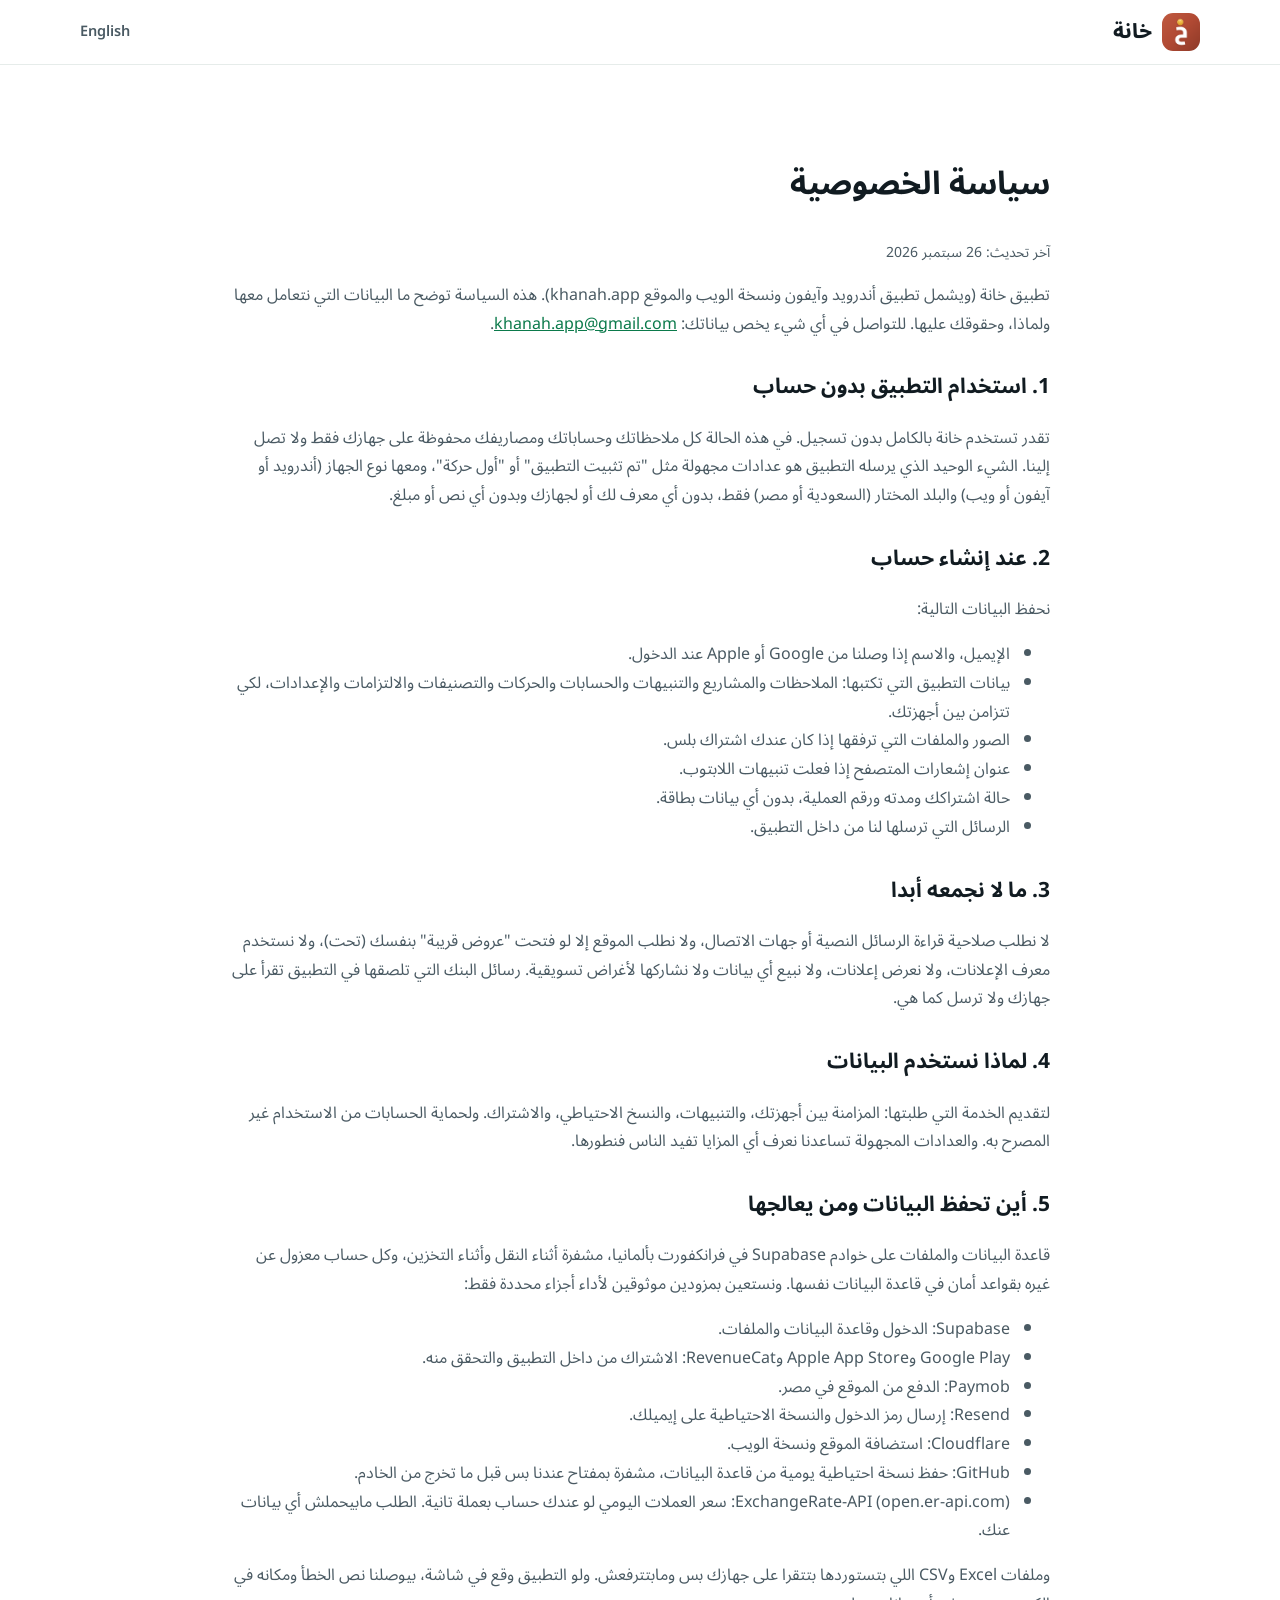
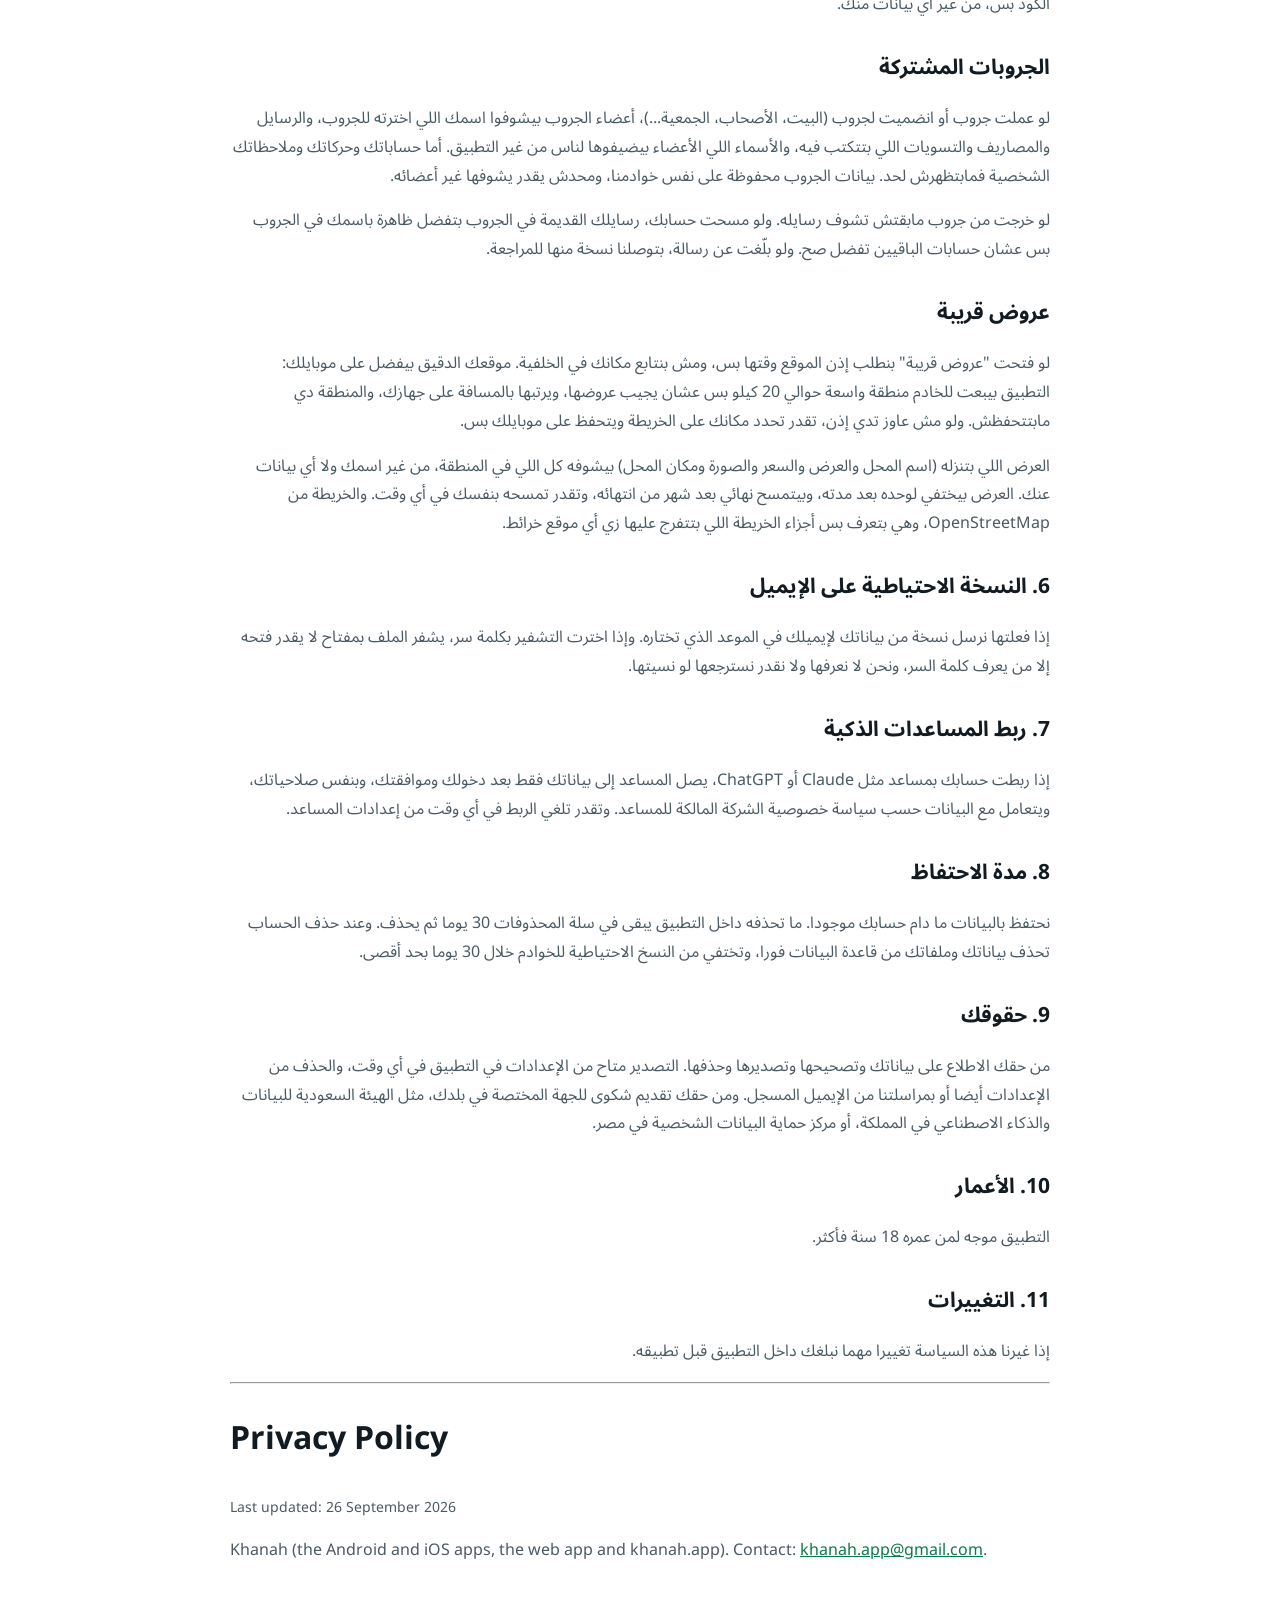
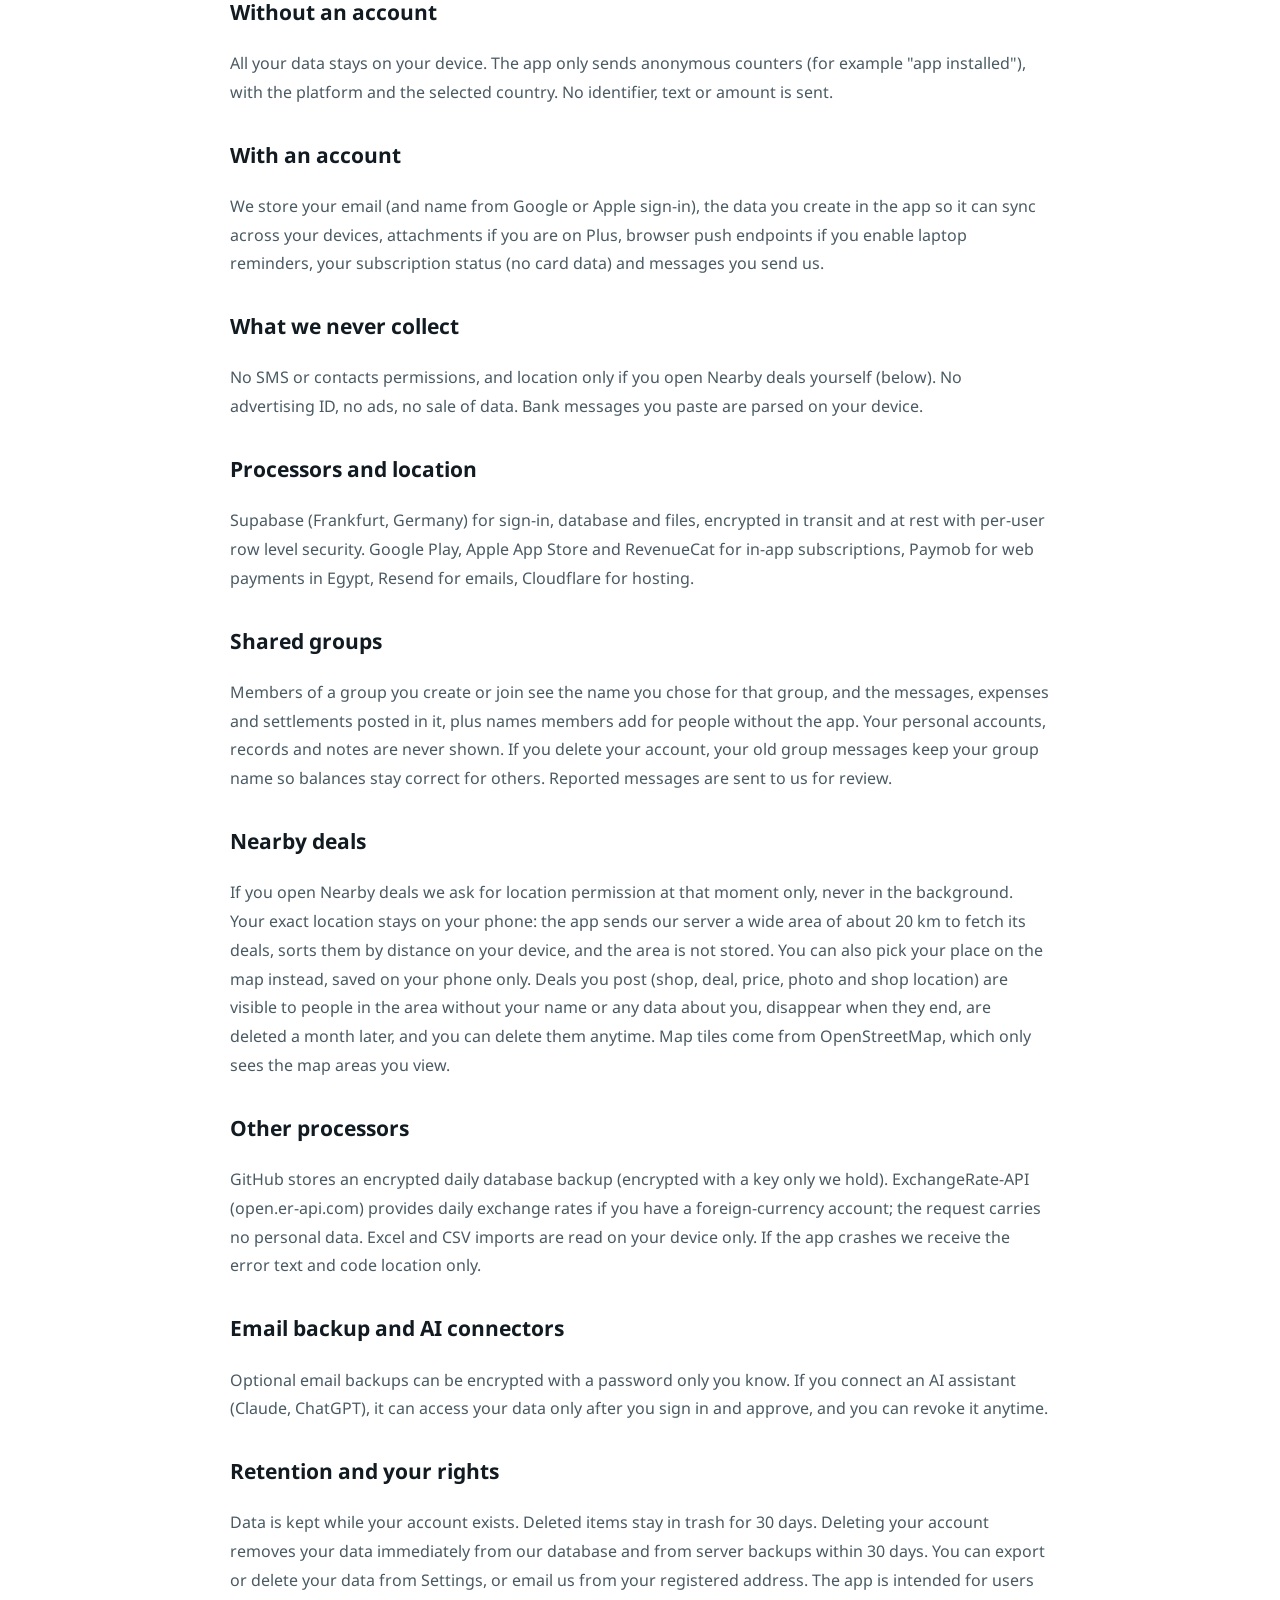
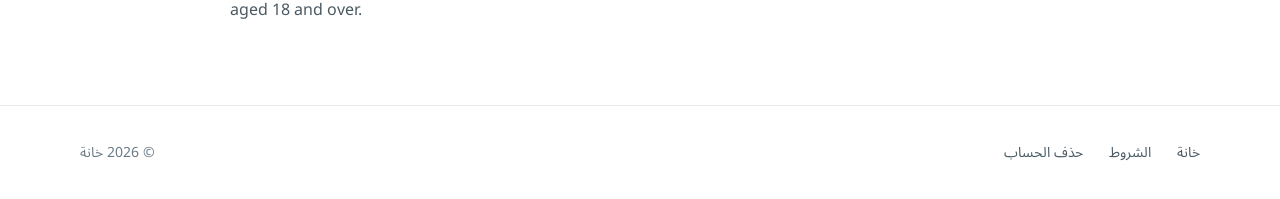
==== privacy.html @ e32979d1 "موقع خانة" ====
<!doctype html>
<html lang="ar" dir="rtl">
<head>
<meta charset="utf-8">
<meta name="viewport" content="width=device-width, initial-scale=1">
<title>سياسة الخصوصية | خانة</title>
<meta name="description" content="سياسة الخصوصية لتطبيق خانة: ما البيانات التي نحفظها ولماذا وأين، وحقوقك في الوصول والتصدير والحذف.">
<link rel="canonical" href="https://accjobs87-boop.github.io/khanah-site/privacy.html">
<link rel="icon" href="assets/icon-192.png">
<link rel="preconnect" href="https://fonts.googleapis.com">
<link rel="preconnect" href="https://fonts.gstatic.com" crossorigin>
<link href="https://fonts.googleapis.com/css2?family=Noto+Sans+Arabic:wght@400;600;700;800&display=swap" rel="stylesheet">
<link rel="stylesheet" href="assets/site.css">
</head>
<body>
<header class="top"><div class="wrap"><a class="logo" href="./"><img src="assets/icon-192.png" alt="">خانة</a><nav class="nav"><a href="#en">English</a></nav></div></header>
<main><section><div class="wrap legal">
<h1>سياسة الخصوصية</h1>
<p class="updated">آخر تحديث: 26 سبتمبر 2026</p>
<p>تطبيق خانة (ويشمل تطبيق أندرويد وآيفون ونسخة الويب والموقع khanah.app). هذه السياسة توضح ما البيانات التي نتعامل معها ولماذا، وحقوقك عليها. للتواصل في أي شيء يخص بياناتك: <a href="mailto:khanah.app@gmail.com">khanah.app@gmail.com</a>.</p>

<h2>1. استخدام التطبيق بدون حساب</h2>
<p>تقدر تستخدم خانة بالكامل بدون تسجيل. في هذه الحالة كل ملاحظاتك وحساباتك ومصاريفك محفوظة على جهازك فقط ولا تصل إلينا. الشيء الوحيد الذي يرسله التطبيق هو عدادات مجهولة مثل "تم تثبيت التطبيق" أو "أول حركة"، ومعها نوع الجهاز (أندرويد أو آيفون أو ويب) والبلد المختار (السعودية أو مصر) فقط، بدون أي معرف لك أو لجهازك وبدون أي نص أو مبلغ.</p>

<h2>2. عند إنشاء حساب</h2>
<p>نحفظ البيانات التالية:</p>
<ul>
<li>الإيميل، والاسم إذا وصلنا من Google أو Apple عند الدخول.</li>
<li>بيانات التطبيق التي تكتبها: الملاحظات والمشاريع والتنبيهات والحسابات والحركات والتصنيفات والالتزامات والإعدادات، لكي تتزامن بين أجهزتك.</li>
<li>الصور والملفات التي ترفقها إذا كان عندك اشتراك بلس.</li>
<li>عنوان إشعارات المتصفح إذا فعلت تنبيهات اللابتوب.</li>
<li>حالة اشتراكك ومدته ورقم العملية، بدون أي بيانات بطاقة.</li>
<li>الرسائل التي ترسلها لنا من داخل التطبيق.</li>
</ul>

<h2>3. ما لا نجمعه أبدا</h2>
<p>لا نطلب صلاحية قراءة الرسائل النصية أو جهات الاتصال، ولا نطلب الموقع إلا لو فتحت "عروض قريبة" بنفسك (تحت)، ولا نستخدم معرف الإعلانات، ولا نعرض إعلانات، ولا نبيع أي بيانات ولا نشاركها لأغراض تسويقية. رسائل البنك التي تلصقها في التطبيق تقرأ على جهازك ولا ترسل كما هي.</p>

<h2>4. لماذا نستخدم البيانات</h2>
<p>لتقديم الخدمة التي طلبتها: المزامنة بين أجهزتك، والتنبيهات، والنسخ الاحتياطي، والاشتراك. ولحماية الحسابات من الاستخدام غير المصرح به. والعدادات المجهولة تساعدنا نعرف أي المزايا تفيد الناس فنطورها.</p>

<h2>5. أين تحفظ البيانات ومن يعالجها</h2>
<p>قاعدة البيانات والملفات على خوادم Supabase في فرانكفورت بألمانيا، مشفرة أثناء النقل وأثناء التخزين، وكل حساب معزول عن غيره بقواعد أمان في قاعدة البيانات نفسها. ونستعين بمزودين موثوقين لأداء أجزاء محددة فقط:</p>
<ul>
<li>Supabase: الدخول وقاعدة البيانات والملفات.</li>
<li>Google Play وApple App Store وRevenueCat: الاشتراك من داخل التطبيق والتحقق منه.</li>
<li>Paymob: الدفع من الموقع في مصر.</li>
<li>Resend: إرسال رمز الدخول والنسخة الاحتياطية على إيميلك.</li>
<li>Cloudflare: استضافة الموقع ونسخة الويب.</li>
<li>GitHub: حفظ نسخة احتياطية يومية من قاعدة البيانات، مشفرة بمفتاح عندنا بس قبل ما تخرج من الخادم.</li>
<li>ExchangeRate-API (open.er-api.com): سعر العملات اليومي لو عندك حساب بعملة تانية. الطلب مابيحملش أي بيانات عنك.</li>
</ul>
<p>وملفات Excel وCSV اللي بتستوردها بتتقرا على جهازك بس ومابتترفعش. ولو التطبيق وقع في شاشة، بيوصلنا نص الخطأ ومكانه في الكود بس، من غير أي بيانات منك.</p>

<h2>الجروبات المشتركة</h2>
<p>لو عملت جروب أو انضميت لجروب (البيت، الأصحاب، الجمعية...)، أعضاء الجروب بيشوفوا اسمك اللي اخترته للجروب، والرسايل والمصاريف والتسويات اللي بتتكتب فيه، والأسماء اللي الأعضاء بيضيفوها لناس من غير التطبيق. أما حساباتك وحركاتك وملاحظاتك الشخصية فمابتظهرش لحد. بيانات الجروب محفوظة على نفس خوادمنا، ومحدش يقدر يشوفها غير أعضائه.</p>
<p>لو خرجت من جروب مابقتش تشوف رسايله. ولو مسحت حسابك، رسايلك القديمة في الجروب بتفضل ظاهرة باسمك في الجروب بس عشان حسابات الباقيين تفضل صح. ولو بلّغت عن رسالة، بتوصلنا نسخة منها للمراجعة.</p>

<h2>عروض قريبة</h2>
<p>لو فتحت "عروض قريبة" بنطلب إذن الموقع وقتها بس، ومش بنتابع مكانك في الخلفية. موقعك الدقيق بيفضل على موبايلك: التطبيق بيبعت للخادم منطقة واسعة حوالي 20 كيلو بس عشان يجيب عروضها، ويرتبها بالمسافة على جهازك، والمنطقة دي مابتتحفظش. ولو مش عاوز تدي إذن، تقدر تحدد مكانك على الخريطة ويتحفظ على موبايلك بس.</p>
<p>العرض اللي بتنزله (اسم المحل والعرض والسعر والصورة ومكان المحل) بيشوفه كل اللي في المنطقة، من غير اسمك ولا أي بيانات عنك. العرض بيختفي لوحده بعد مدته، وبيتمسح نهائي بعد شهر من انتهائه، وتقدر تمسحه بنفسك في أي وقت. والخريطة من OpenStreetMap، وهي بتعرف بس أجزاء الخريطة اللي بتتفرج عليها زي أي موقع خرائط.</p>

<h2>6. النسخة الاحتياطية على الإيميل</h2>
<p>إذا فعلتها نرسل نسخة من بياناتك لإيميلك في الموعد الذي تختاره. وإذا اخترت التشفير بكلمة سر، يشفر الملف بمفتاح لا يقدر فتحه إلا من يعرف كلمة السر، ونحن لا نعرفها ولا نقدر نسترجعها لو نسيتها.</p>

<h2>7. ربط المساعدات الذكية</h2>
<p>إذا ربطت حسابك بمساعد مثل Claude أو ChatGPT، يصل المساعد إلى بياناتك فقط بعد دخولك وموافقتك، وبنفس صلاحياتك، ويتعامل مع البيانات حسب سياسة خصوصية الشركة المالكة للمساعد. وتقدر تلغي الربط في أي وقت من إعدادات المساعد.</p>

<h2>8. مدة الاحتفاظ</h2>
<p>نحتفظ بالبيانات ما دام حسابك موجودا. ما تحذفه داخل التطبيق يبقى في سلة المحذوفات 30 يوما ثم يحذف. وعند حذف الحساب تحذف بياناتك وملفاتك من قاعدة البيانات فورا، وتختفي من النسخ الاحتياطية للخوادم خلال 30 يوما بحد أقصى.</p>

<h2>9. حقوقك</h2>
<p>من حقك الاطلاع على بياناتك وتصحيحها وتصديرها وحذفها. التصدير متاح من الإعدادات في التطبيق في أي وقت، والحذف من الإعدادات أيضا أو بمراسلتنا من الإيميل المسجل. ومن حقك تقديم شكوى للجهة المختصة في بلدك، مثل الهيئة السعودية للبيانات والذكاء الاصطناعي في المملكة، أو مركز حماية البيانات الشخصية في مصر.</p>

<h2>10. الأعمار</h2>
<p>التطبيق موجه لمن عمره 18 سنة فأكثر.</p>

<h2>11. التغييرات</h2>
<p>إذا غيرنا هذه السياسة تغييرا مهما نبلغك داخل التطبيق قبل تطبيقه.</p>

<hr id="en">
<div dir="ltr" lang="en" style="text-align:left">
<h1>Privacy Policy</h1>
<p class="updated">Last updated: 26 September 2026</p>
<p>Khanah (the Android and iOS apps, the web app and khanah.app). Contact: <a href="mailto:khanah.app@gmail.com">khanah.app@gmail.com</a>.</p>
<h2>Without an account</h2>
<p>All your data stays on your device. The app only sends anonymous counters (for example "app installed"), with the platform and the selected country. No identifier, text or amount is sent.</p>
<h2>With an account</h2>
<p>We store your email (and name from Google or Apple sign-in), the data you create in the app so it can sync across your devices, attachments if you are on Plus, browser push endpoints if you enable laptop reminders, your subscription status (no card data) and messages you send us.</p>
<h2>What we never collect</h2>
<p>No SMS or contacts permissions, and location only if you open Nearby deals yourself (below). No advertising ID, no ads, no sale of data. Bank messages you paste are parsed on your device.</p>
<h2>Processors and location</h2>
<p>Supabase (Frankfurt, Germany) for sign-in, database and files, encrypted in transit and at rest with per-user row level security. Google Play, Apple App Store and RevenueCat for in-app subscriptions, Paymob for web payments in Egypt, Resend for emails, Cloudflare for hosting.</p>
<h2>Shared groups</h2>
<p>Members of a group you create or join see the name you chose for that group, and the messages, expenses and settlements posted in it, plus names members add for people without the app. Your personal accounts, records and notes are never shown. If you delete your account, your old group messages keep your group name so balances stay correct for others. Reported messages are sent to us for review.</p>
<h2>Nearby deals</h2>
<p>If you open Nearby deals we ask for location permission at that moment only, never in the background. Your exact location stays on your phone: the app sends our server a wide area of about 20 km to fetch its deals, sorts them by distance on your device, and the area is not stored. You can also pick your place on the map instead, saved on your phone only. Deals you post (shop, deal, price, photo and shop location) are visible to people in the area without your name or any data about you, disappear when they end, are deleted a month later, and you can delete them anytime. Map tiles come from OpenStreetMap, which only sees the map areas you view.</p>
<h2>Other processors</h2>
<p>GitHub stores an encrypted daily database backup (encrypted with a key only we hold). ExchangeRate-API (open.er-api.com) provides daily exchange rates if you have a foreign-currency account; the request carries no personal data. Excel and CSV imports are read on your device only. If the app crashes we receive the error text and code location only.</p>
<h2>Email backup and AI connectors</h2>
<p>Optional email backups can be encrypted with a password only you know. If you connect an AI assistant (Claude, ChatGPT), it can access your data only after you sign in and approve, and you can revoke it anytime.</p>
<h2>Retention and your rights</h2>
<p>Data is kept while your account exists. Deleted items stay in trash for 30 days. Deleting your account removes your data immediately from our database and from server backups within 30 days. You can export or delete your data from Settings, or email us from your registered address. The app is intended for users aged 18 and over.</p>
</div>
</div></section></main>
<footer><div class="wrap"><a href="./">خانة</a><a href="terms.html">الشروط</a><a href="delete-account.html">حذف الحساب</a><span class="copy">© 2026 خانة</span></div></footer>
</body>
</html>
---- assets/site.css ----
:root {
  --g: #1DAA61; --g2: #0B7A4B; --g3: #D8FDD2; --wa: #25D366;
  --bg: #FFFFFF; --bg2: #F5F7F6; --card: #FFFFFF; --line: #E6ECEA;
  --tx: #111B21; --tx2: #4A5A63; --tx3: #6B7C85; --gold: #F5A623; --red: #D92D4B;
  --r: 18px; --shadow: 0 10px 30px rgba(11, 60, 40, .10);
  color-scheme: light;
}
@media (prefers-color-scheme: dark) {
  :root { --bg: #0B141A; --bg2: #111B21; --card: #17232A; --line: #22323A; --tx: #E9EDEF; --tx2: #B8C4CA; --tx3: #8696A0; --g3: #103529; --shadow: 0 10px 30px rgba(0, 0, 0, .35); color-scheme: dark; }
}
* { box-sizing: border-box; }
html { scroll-behavior: smooth; }
body { margin: 0; font-family: "Noto Sans Arabic", "Segoe UI", Tahoma, system-ui, sans-serif; background: var(--bg); color: var(--tx); line-height: 1.8; font-size: 16px; -webkit-font-smoothing: antialiased; }
html[lang="en"] body { font-family: "Segoe UI", Roboto, system-ui, "Noto Sans Arabic", sans-serif; }
a { color: var(--g2); }
@media (prefers-color-scheme: dark) { a { color: var(--wa); } }
img { max-width: 100%; display: block; }
.wrap { width: min(1120px, 100% - 32px); margin-inline: auto; }
.num { direction: ltr; unicode-bidi: isolate; font-variant-numeric: tabular-nums; }

/* الرأس */
.top { position: sticky; top: 0; z-index: 20; background: color-mix(in srgb, var(--bg) 88%, transparent); backdrop-filter: blur(10px); border-bottom: 1px solid var(--line); }
.top .wrap { display: flex; align-items: center; gap: 14px; height: 64px; }
.logo { display: flex; align-items: center; gap: 10px; text-decoration: none; color: var(--tx); font-weight: 800; font-size: 20px; }
.logo img { width: 38px; height: 38px; border-radius: 11px; }
.nav { display: flex; gap: 18px; margin-inline-start: auto; align-items: center; }
.nav a { color: var(--tx2); text-decoration: none; font-weight: 600; font-size: 14.5px; }
.nav a:hover { color: var(--g); }
.pill-sw { display: inline-flex; border: 1px solid var(--line); border-radius: 20px; overflow: hidden; }
.pill-sw button { border: 0; background: none; padding: 4px 12px; font: inherit; font-size: 13px; color: var(--tx2); cursor: pointer; }
.pill-sw button.on { background: var(--g3); color: var(--g2); font-weight: 700; }
@media (prefers-color-scheme: dark) { .pill-sw button.on { color: var(--wa); } }
@media (max-width: 760px) { .nav .hide-m { display: none; } }

.btn { display: inline-flex; align-items: center; justify-content: center; gap: 8px; height: 48px; padding: 0 22px; border-radius: 24px; font-weight: 800; font-size: 15.5px; text-decoration: none; border: 0; cursor: pointer; font-family: inherit; }
.btn.pri { background: var(--g); color: #fff; box-shadow: 0 8px 20px rgba(29, 170, 97, .3); }
.btn.pri:hover { background: var(--g2); }
.btn.sec { background: var(--card); color: var(--tx); border: 1.5px solid var(--line); }
.btn.sm { height: 38px; padding: 0 16px; font-size: 14px; }

/* البطل */
.hero { padding: 56px 0 30px; background: radial-gradient(1200px 400px at 80% -10%, color-mix(in srgb, var(--g) 18%, transparent), transparent), var(--bg); }
.hero .wrap { display: grid; grid-template-columns: 1.1fr .9fr; gap: 40px; align-items: center; }
.kicker { display: inline-flex; gap: 8px; align-items: center; background: var(--g3); color: var(--g2); padding: 4px 14px; border-radius: 20px; font-weight: 700; font-size: 14px; }
@media (prefers-color-scheme: dark) { .kicker { color: var(--wa); } }
.hero h1 { font-size: clamp(32px, 5vw, 54px); line-height: 1.25; margin: 16px 0 12px; letter-spacing: -.5px; }
.hero h1 em { font-style: normal; color: var(--g); }
.hero p.lead { font-size: 19px; color: var(--tx2); margin: 0 0 24px; max-width: 560px; }
.cta { display: flex; gap: 12px; flex-wrap: wrap; }
.trust { display: flex; gap: 18px; flex-wrap: wrap; margin-top: 22px; color: var(--tx3); font-size: 14px; }
.trust span { display: inline-flex; gap: 6px; align-items: center; }
.phone { justify-self: center; width: min(340px, 90%); border-radius: 38px; padding: 10px; background: #0d1418; box-shadow: 0 30px 60px rgba(0, 0, 0, .25); }
.phone img { border-radius: 30px; }
@media (max-width: 880px) { .hero .wrap { grid-template-columns: 1fr; } .phone { order: -1; width: min(280px, 80%); } }

/* الأقسام */
section { padding: 64px 0; }
section.alt { background: var(--bg2); }
.h2 { font-size: clamp(26px, 3.6vw, 38px); line-height: 1.35; margin: 0 0 10px; }
.sub { color: var(--tx2); font-size: 17px; margin: 0 0 30px; max-width: 700px; }
.grid3 { display: grid; grid-template-columns: repeat(3, 1fr); gap: 16px; }
.grid2 { display: grid; grid-template-columns: repeat(2, 1fr); gap: 16px; }
@media (max-width: 880px) { .grid3, .grid2 { grid-template-columns: 1fr; } }
.card { background: var(--card); border: 1px solid var(--line); border-radius: var(--r); padding: 22px; }
.card h3 { margin: 10px 0 6px; font-size: 19px; }
.card p { margin: 0; color: var(--tx2); font-size: 15.5px; }
.ico { width: 48px; height: 48px; border-radius: 14px; background: var(--g3); display: grid; place-items: center; font-size: 24px; }
.feature { display: grid; grid-template-columns: 1fr 1fr; gap: 40px; align-items: center; }
.feature + .feature { margin-top: 60px; }
.feature.rev .shot { order: -1; }
.feature .shot { background: var(--bg2); border-radius: 28px; padding: 22px; display: grid; place-items: center; }
.feature .shot img { width: min(300px, 100%); border-radius: 26px; box-shadow: var(--shadow); }
@media (max-width: 880px) { .feature { grid-template-columns: 1fr; } .feature.rev .shot { order: 0; } }
.bubble { display: inline-block; background: #D9FDD3; color: #111B21; border-radius: 10px; padding: 6px 12px; margin: 4px 0; box-shadow: 0 1px .5px rgba(11, 20, 26, .13); font-size: 15px; }
@media (prefers-color-scheme: dark) { .bubble { background: #005C4B; color: #E9EDEF; } }
ul.ticks { list-style: none; padding: 0; margin: 14px 0 0; }
ul.ticks li { padding-inline-start: 26px; position: relative; margin: 6px 0; color: var(--tx2); }
ul.ticks li::before { content: ""; position: absolute; inset-inline-start: 0; top: 11px; width: 12px; height: 7px; border-inline-start: 2.5px solid var(--g); border-bottom: 2.5px solid var(--g); transform: rotate(-45deg); }

/* الأسعار */
.plans { display: grid; grid-template-columns: 1fr 1fr; gap: 18px; max-width: 880px; }
@media (max-width: 760px) { .plans { grid-template-columns: 1fr; } }
.plan { background: var(--card); border: 1.5px solid var(--line); border-radius: 22px; padding: 26px; position: relative; }
.plan.best { border-color: var(--g); box-shadow: var(--shadow); }
.plan .tag { position: absolute; top: -13px; inset-inline-start: 22px; background: var(--gold); color: #3E2A00; font-weight: 800; font-size: 13px; padding: 2px 12px; border-radius: 12px; }
.plan h3 { margin: 0; font-size: 22px; }
.price { font-size: 38px; font-weight: 800; margin: 8px 0 0; }
.price small { font-size: 16px; color: var(--tx3); font-weight: 600; }
.price-note { color: var(--g2); font-weight: 700; margin: 0 0 8px; }
@media (prefers-color-scheme: dark) { .price-note { color: var(--wa); } }
.pay { margin-top: 18px; color: var(--tx3); font-size: 14px; }

/* الأدوات */
.tool { background: var(--card); border: 1px solid var(--line); border-radius: 22px; padding: 22px; box-shadow: var(--shadow); max-width: 720px; }
.row { display: grid; grid-template-columns: 1fr 1fr; gap: 12px; }
@media (max-width: 560px) { .row { grid-template-columns: 1fr; } }
label.f { display: block; margin-bottom: 12px; }
label.f span { display: block; font-size: 13.5px; color: var(--tx3); font-weight: 700; margin-bottom: 4px; }
input.i, select.i { width: 100%; height: 48px; border-radius: 12px; border: 1.5px solid var(--line); background: var(--bg); color: var(--tx); padding: 0 12px; font: inherit; font-size: 16px; }
input.i:focus, select.i:focus { outline: none; border-color: var(--g); }
.seg { display: inline-flex; background: var(--bg2); border-radius: 12px; padding: 4px; gap: 4px; margin-bottom: 12px; }
.seg button { border: 0; background: none; padding: 8px 16px; border-radius: 9px; font: inherit; font-weight: 700; color: var(--tx2); cursor: pointer; }
.seg button.on { background: var(--card); color: var(--tx); box-shadow: 0 1px 3px rgba(0, 0, 0, .12); }
.result { margin-top: 14px; padding: 18px; border-radius: 16px; background: linear-gradient(135deg, var(--g), var(--g2)); color: #fff; }
.result .big { font-size: 34px; font-weight: 800; line-height: 1.3; }
.result .rows { display: grid; gap: 4px; margin-top: 8px; font-size: 15px; opacity: .95; }
.result.muted { background: var(--bg2); color: var(--tx); }
table.t { width: 100%; border-collapse: collapse; margin-top: 12px; font-size: 14.5px; }
table.t th, table.t td { padding: 8px; border-bottom: 1px solid var(--line); text-align: start; }
table.t tr.me td { background: var(--g3); font-weight: 700; }
.cta-card { margin-top: 22px; display: flex; gap: 16px; align-items: center; background: var(--g3); border-radius: 18px; padding: 18px; }
.cta-card img { width: 56px; height: 56px; border-radius: 16px; }
.cta-card b { display: block; font-size: 17px; }
.cta-card p { margin: 0; color: var(--tx2); font-size: 14.5px; }
.cta-card .btn { margin-inline-start: auto; }
@media (max-width: 560px) { .cta-card { flex-wrap: wrap; } .cta-card .btn { margin: 0; width: 100%; } }

/* الأسئلة */
details { background: var(--card); border: 1px solid var(--line); border-radius: 14px; padding: 14px 18px; margin-bottom: 10px; }
details summary { cursor: pointer; font-weight: 800; font-size: 16.5px; }
details p { margin: 8px 0 0; color: var(--tx2); }

/* قائمة الانتظار */
.wait { background: linear-gradient(135deg, #0B7A4B, #1DAA61); color: #fff; border-radius: 26px; padding: 34px; }
.wait h2 { margin: 0 0 6px; font-size: clamp(24px, 3.4vw, 34px); }
.wait p { margin: 0 0 18px; opacity: .92; }
.wait form { display: flex; gap: 10px; flex-wrap: wrap; }
.wait input, .wait select { height: 50px; border-radius: 25px; border: 0; padding: 0 18px; font: inherit; font-size: 16px; min-width: 0; }
.wait input { flex: 1 1 240px; }
.wait .btn { background: #fff; color: var(--g2); }
.wait .msg { margin-top: 14px; background: rgba(255, 255, 255, .15); border-radius: 14px; padding: 12px 16px; display: none; }
.wait .msg.show { display: block; }
.wait .ref { direction: ltr; background: rgba(0, 0, 0, .2); padding: 4px 10px; border-radius: 8px; word-break: break-all; }

/* القانوني */
.legal { max-width: 820px; }
.legal h1 { font-size: 32px; }
.legal h2 { font-size: 21px; margin-top: 30px; }
.legal p, .legal li { color: var(--tx2); }
.updated { color: var(--tx3); font-size: 14px; }

footer { border-top: 1px solid var(--line); padding: 34px 0; color: var(--tx3); font-size: 14px; }
footer .wrap { display: flex; flex-wrap: wrap; gap: 14px 26px; align-items: center; }
footer a { color: var(--tx2); text-decoration: none; }
footer a:hover { color: var(--g); }
footer .copy { margin-inline-start: auto; }
[data-only] { display: none; }
html[data-c="SA"] [data-only="SA"], html[data-c="EG"] [data-only="EG"] { display: revert; }

/* ---------- صفحة دعوة الجروب ---------- */
.invite { display: flex; justify-content: center; }
.invite-card { max-width: 520px; width: 100%; text-align: center; background: #fff; border-radius: 22px; padding: 28px 22px; box-shadow: 0 10px 40px rgba(11, 20, 26, .08); }
.invite-ico { font-size: 54px; line-height: 1; margin-bottom: 10px; }
.cta.col { flex-direction: column; align-items: stretch; margin: 18px 0 10px; }
.code-box { font-size: 30px; font-weight: 800; letter-spacing: 6px; background: #F0F2F5; border-radius: 14px; padding: 12px; margin: 6px auto 14px; max-width: 320px; }
.sub.small { font-size: 13.5px; }
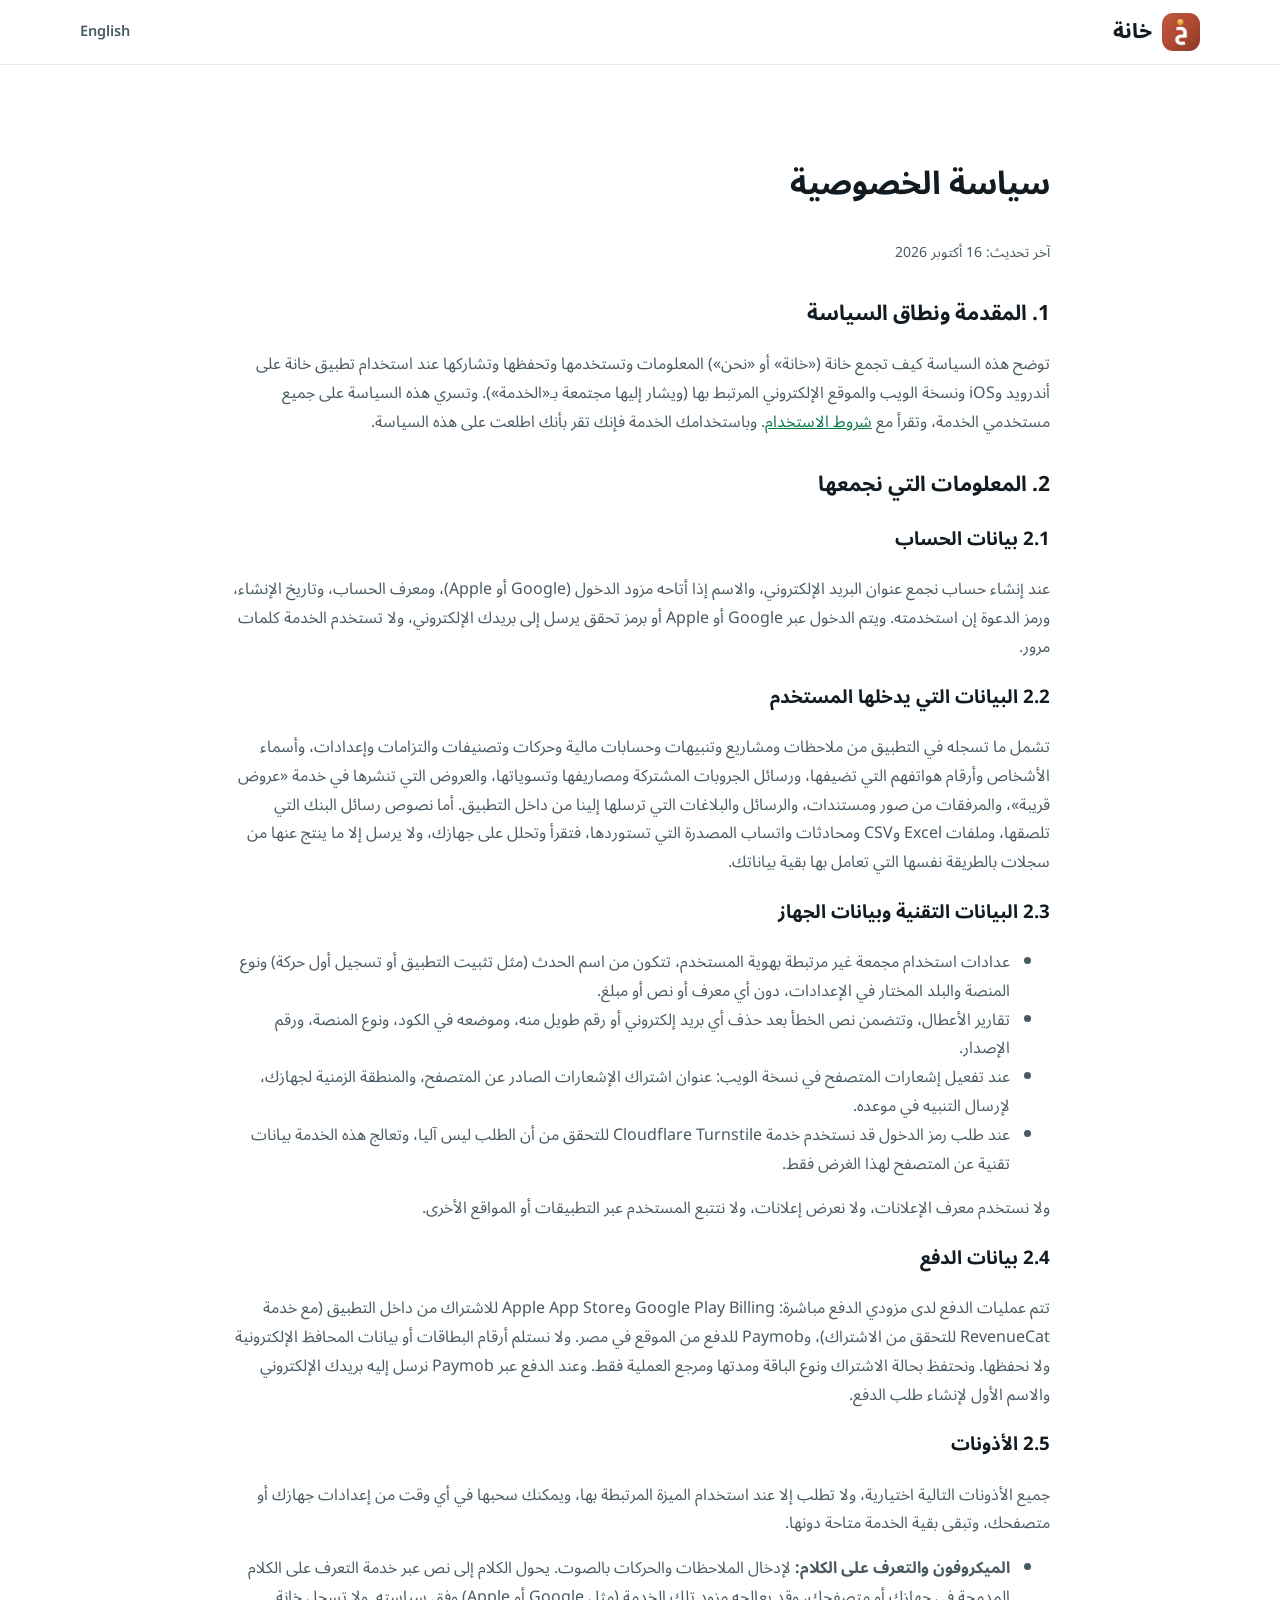
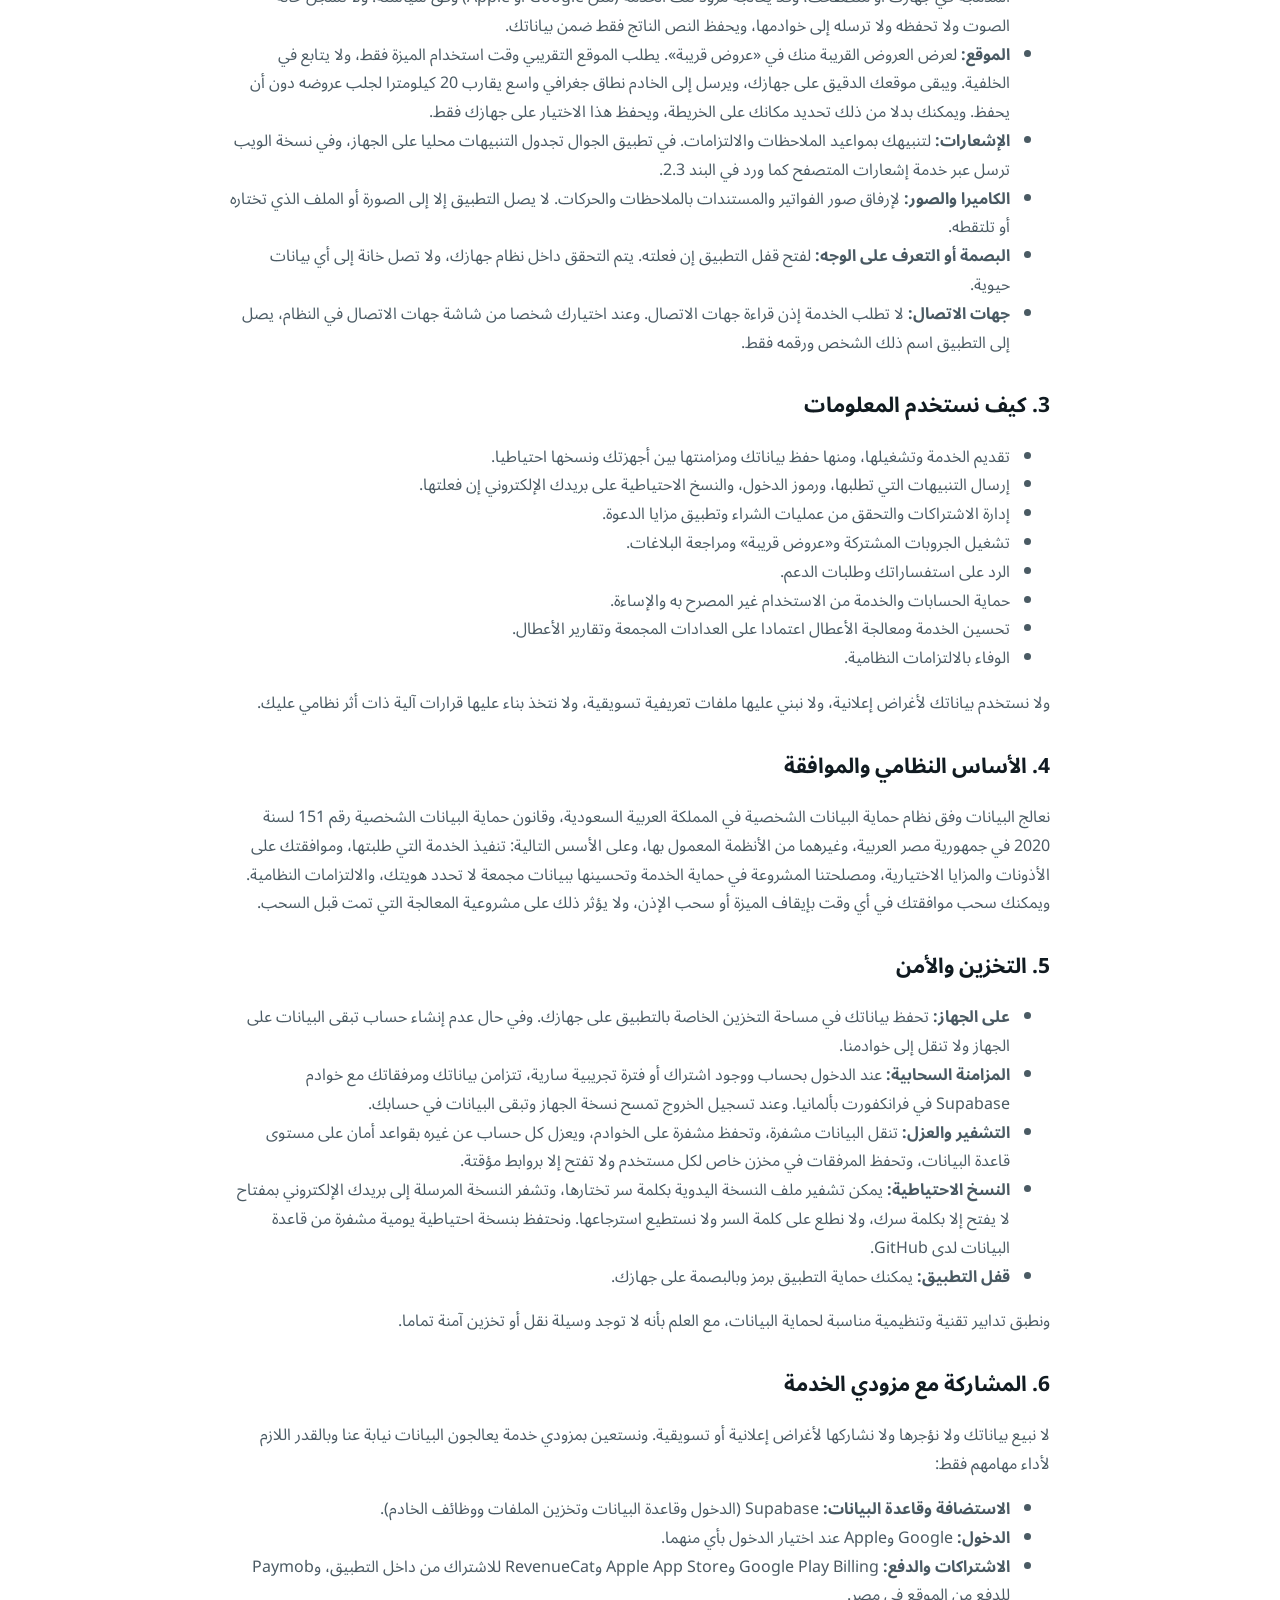
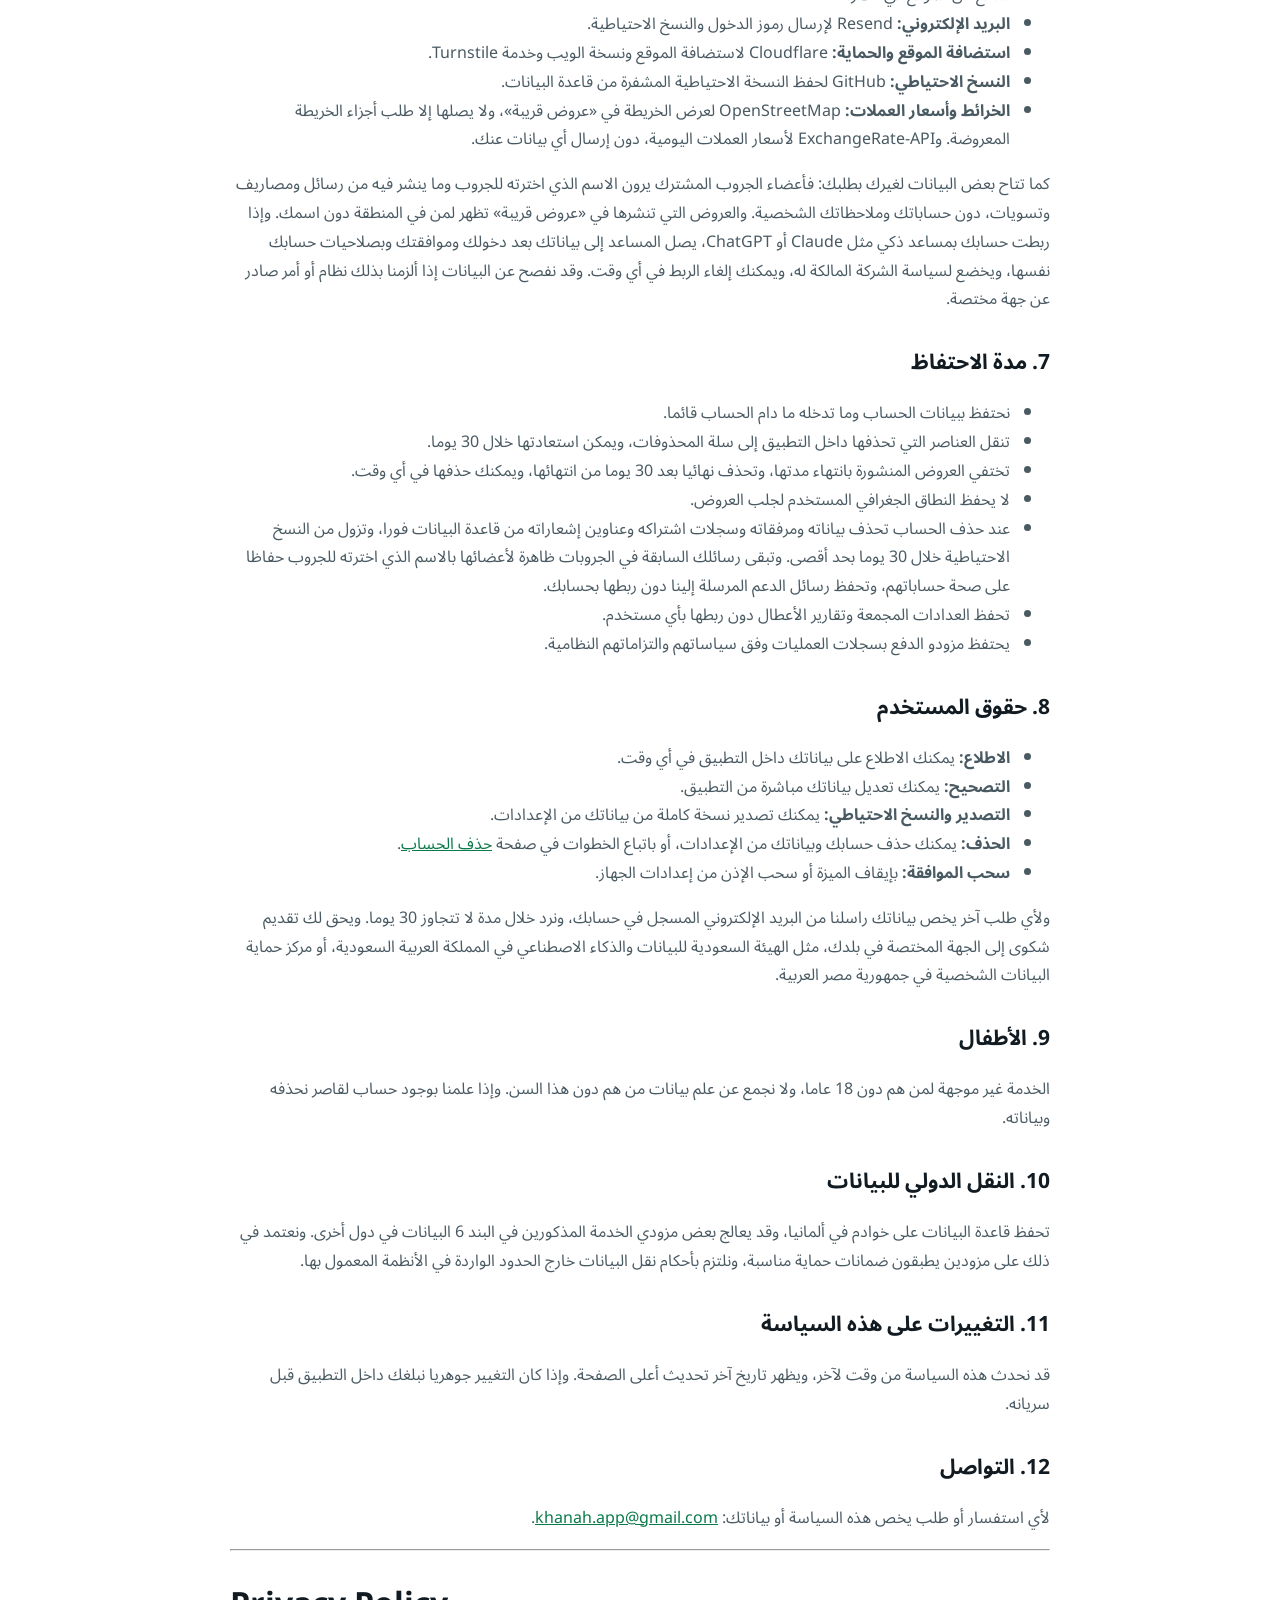
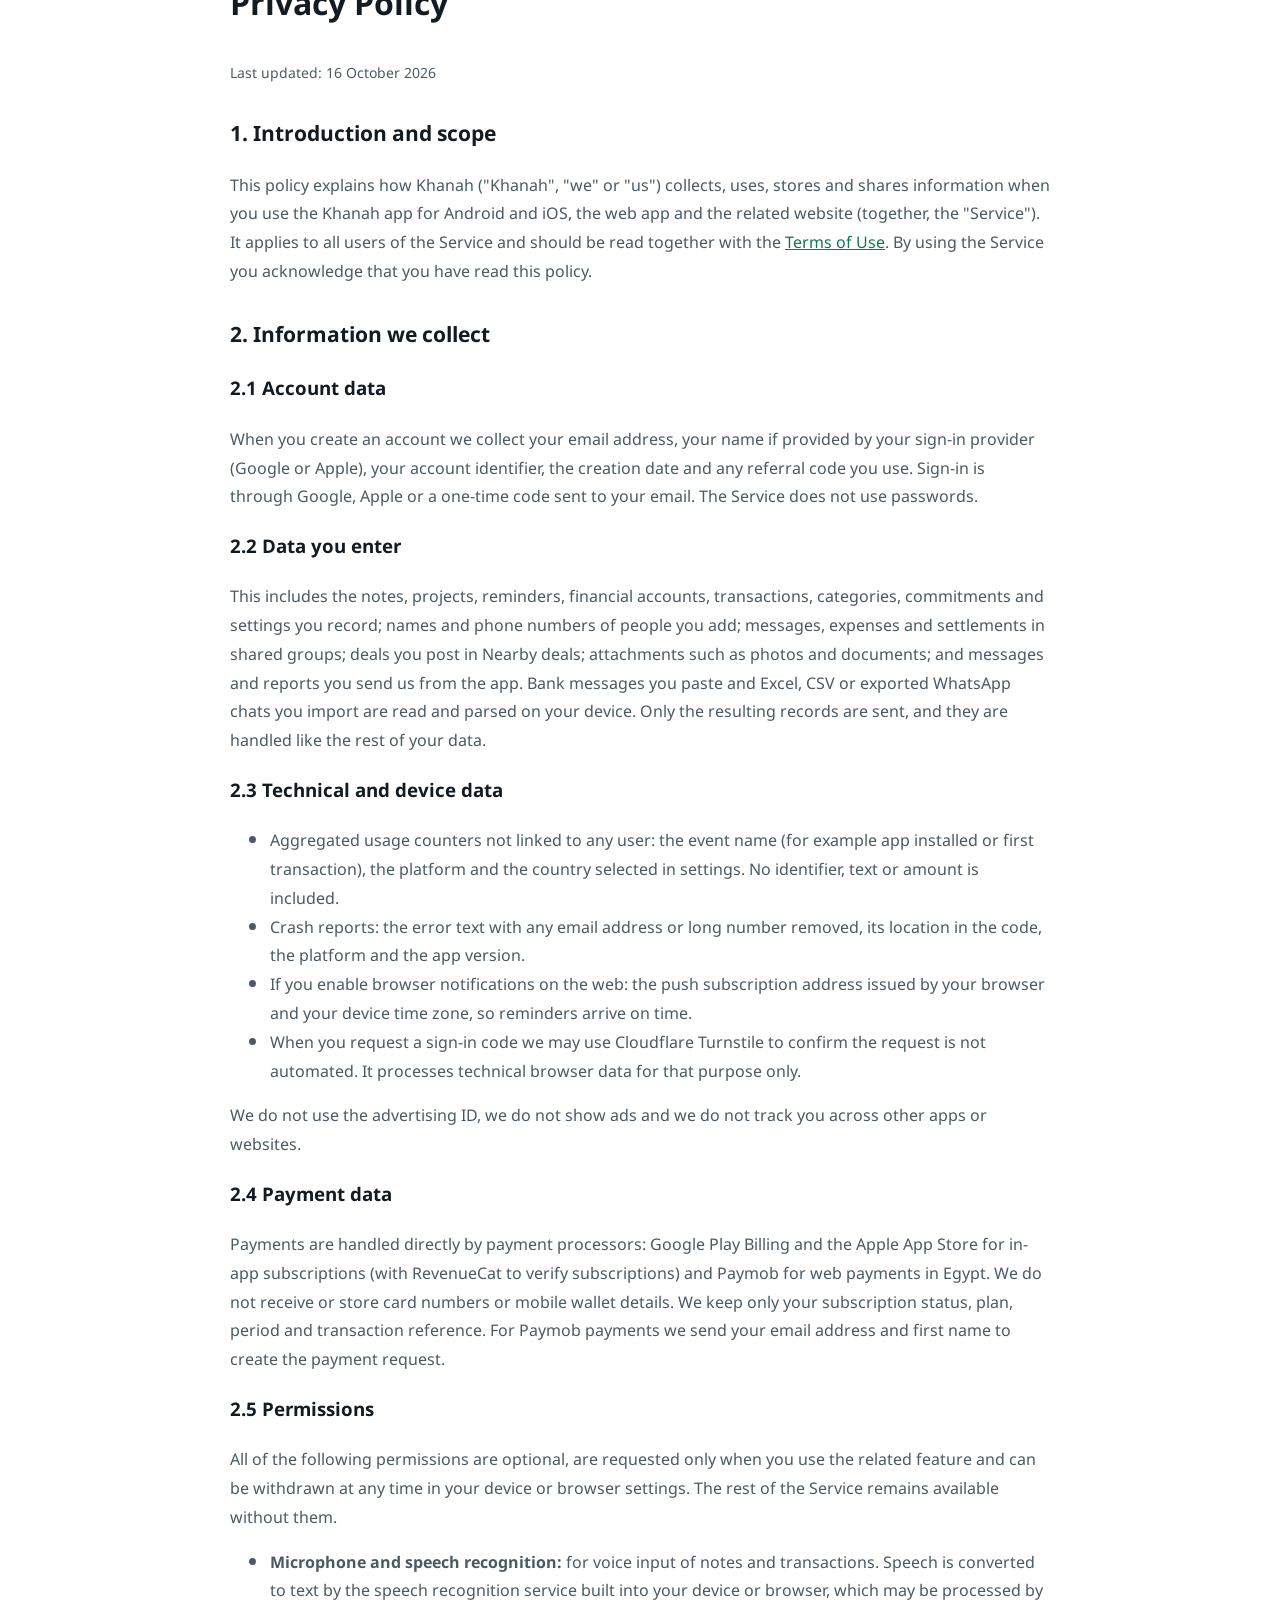
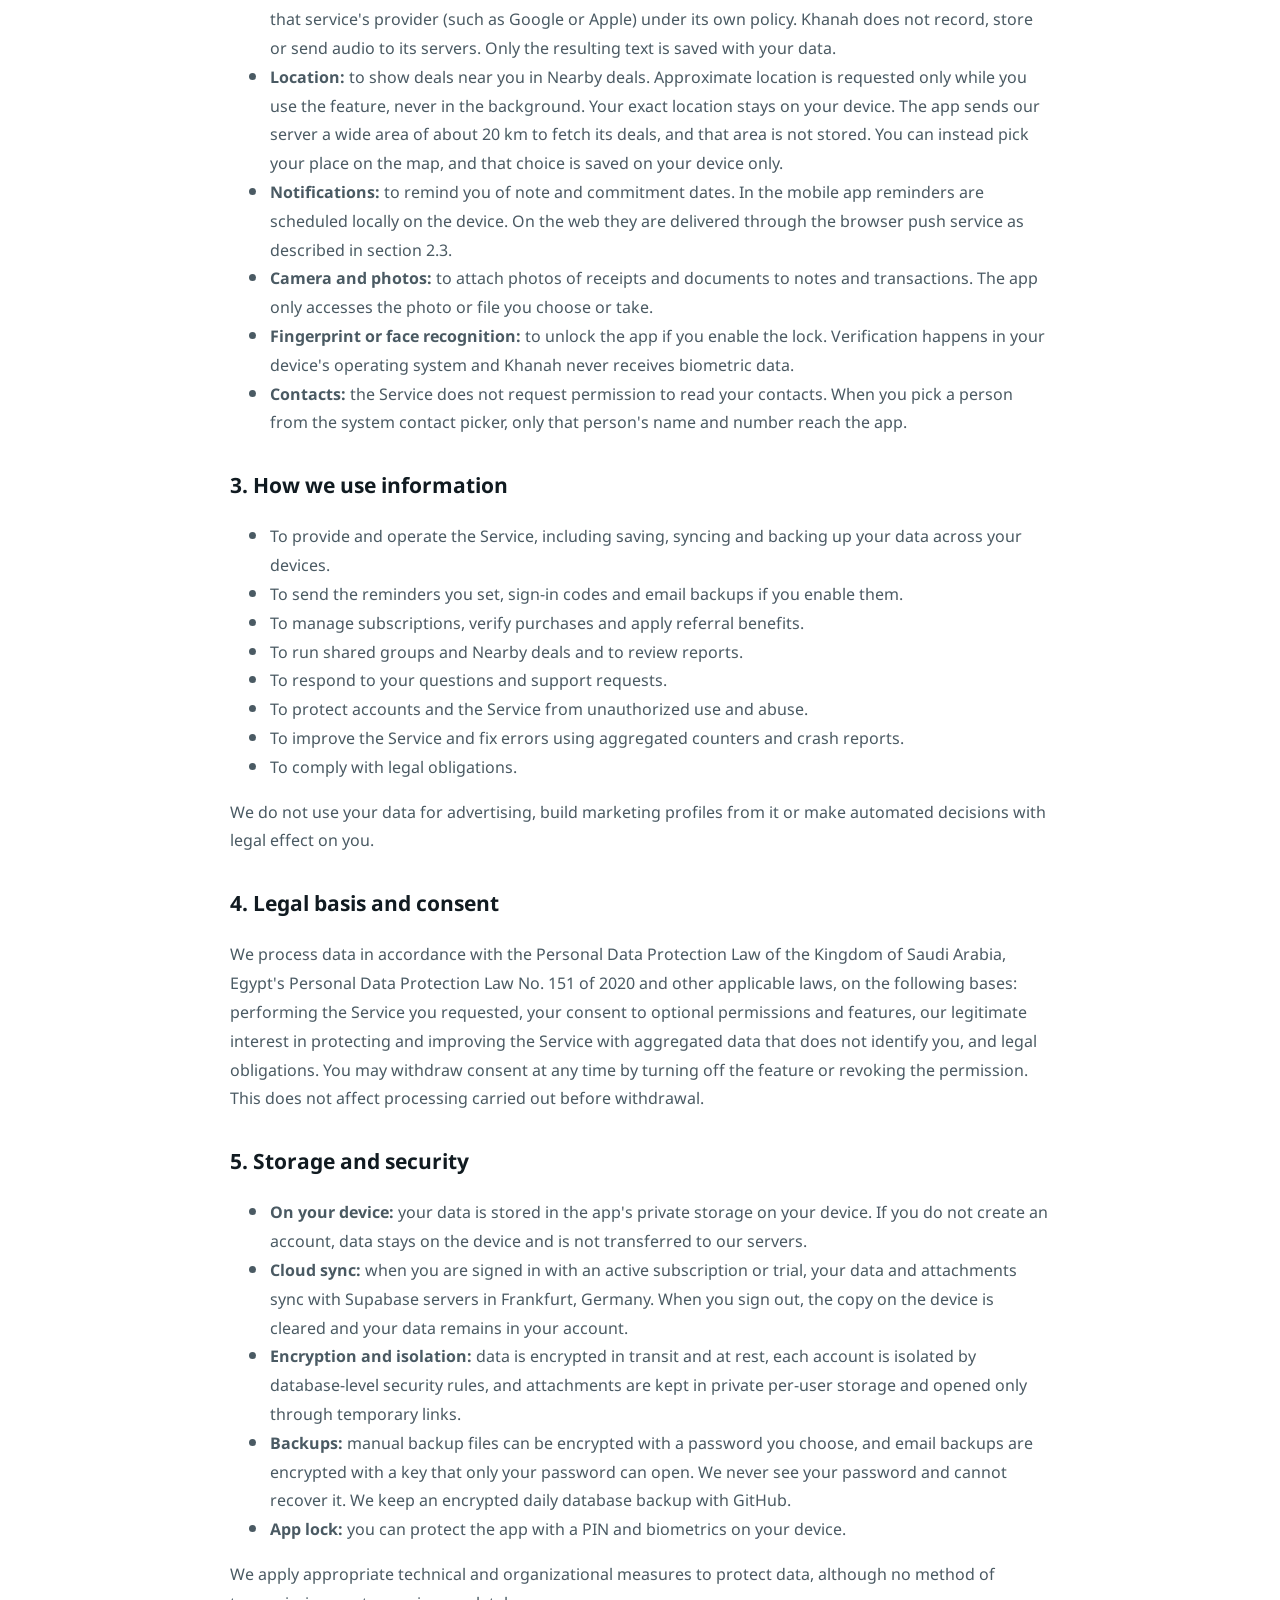
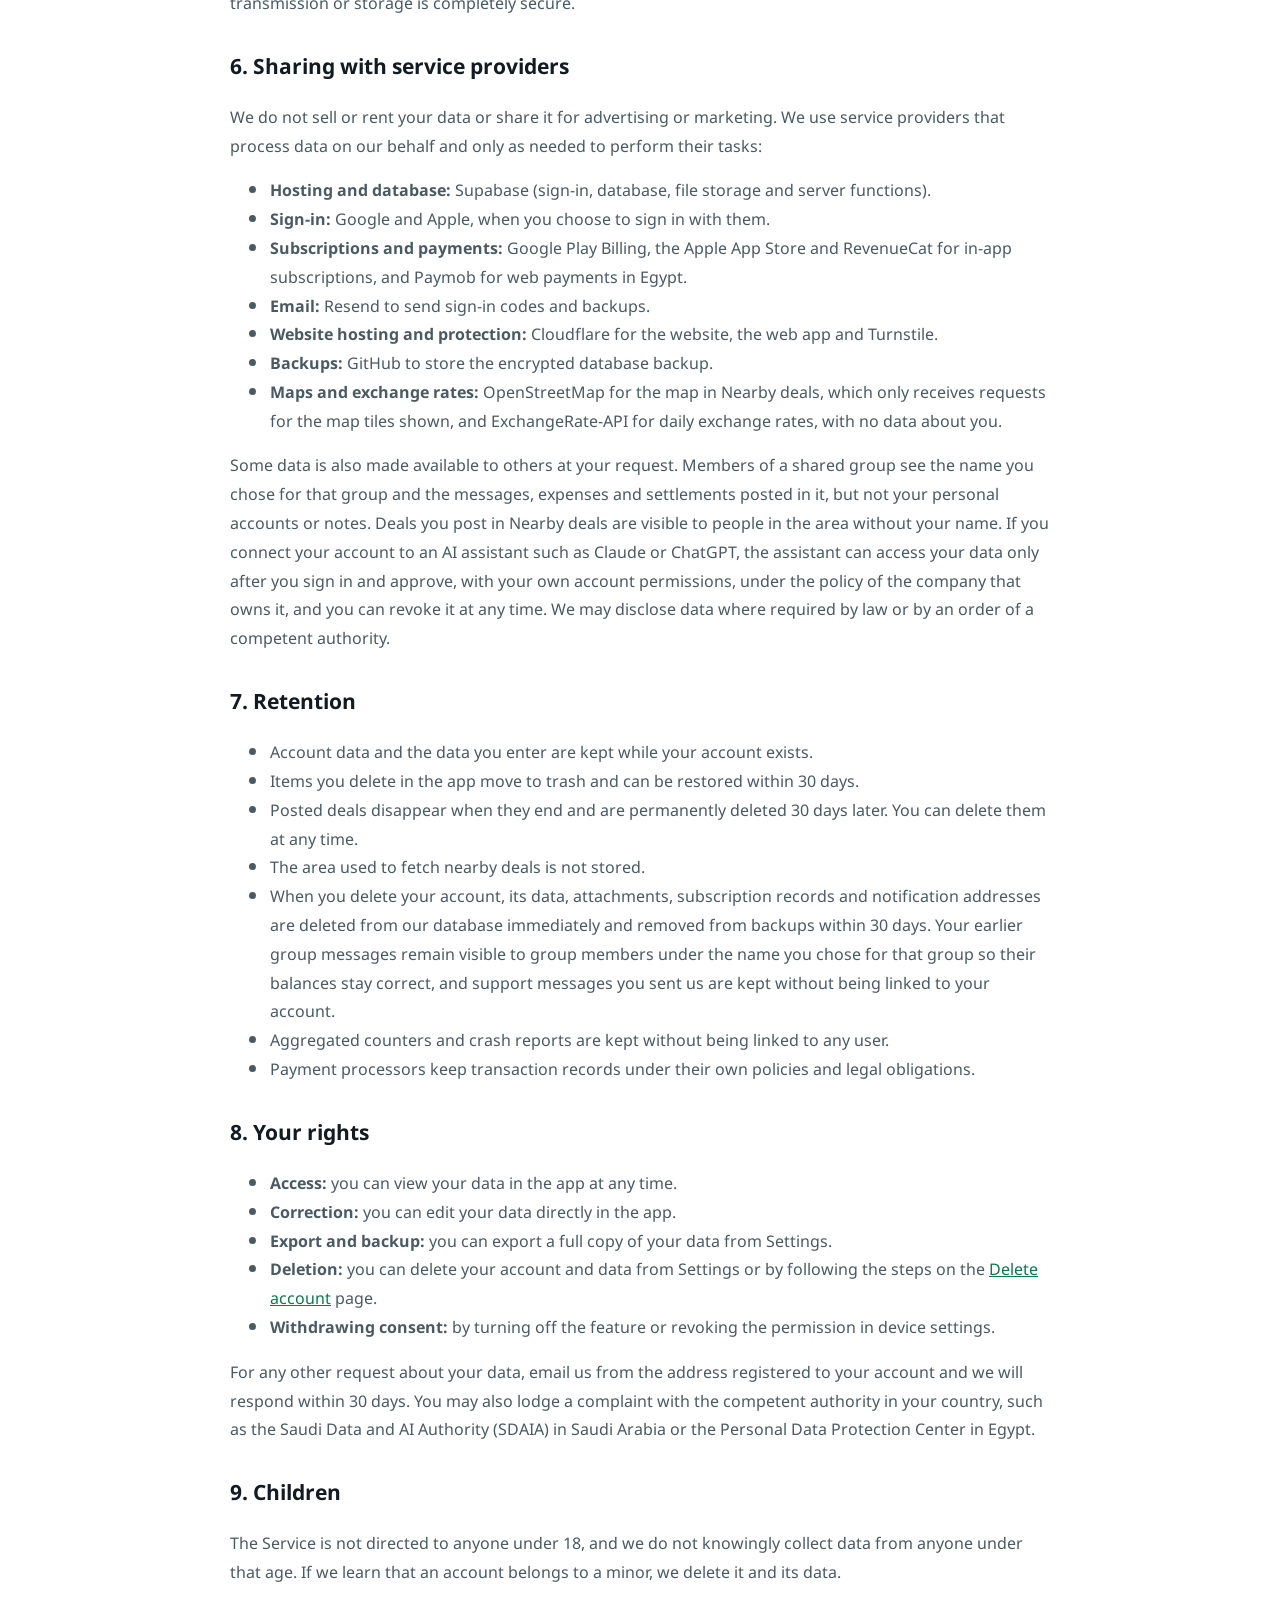
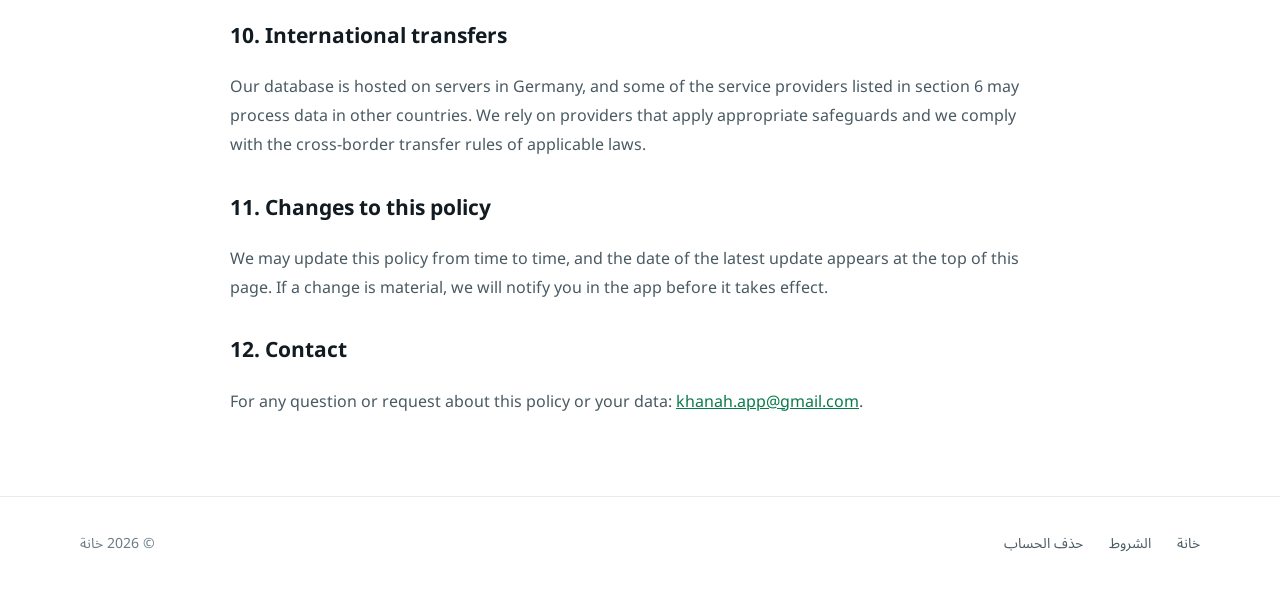
==== commit 8e77a952: "تحديث سياسة الخصوصية وشروط الاستخدام وصفحة حذف الحساب" ====
--- a/privacy.html
+++ b/privacy.html
@@ -4,7 +4,7 @@
 <meta charset="utf-8">
 <meta name="viewport" content="width=device-width, initial-scale=1">
 <title>سياسة الخصوصية | خانة</title>
-<meta name="description" content="سياسة الخصوصية لتطبيق خانة: ما البيانات التي نحفظها ولماذا وأين، وحقوقك في الوصول والتصدير والحذف.">
+<meta name="description" content="سياسة الخصوصية لتطبيق خانة: المعلومات التي نجمعها وكيف نستخدمها ونحفظها ونشاركها، وحقوق المستخدم في الاطلاع والتصحيح والتصدير والحذف.">
 <link rel="canonical" href="https://accjobs87-boop.github.io/khanah-site/privacy.html">
 <link rel="icon" href="assets/icon-192.png">
 <link rel="preconnect" href="https://fonts.googleapis.com">
@@ -16,91 +16,214 @@
 <header class="top"><div class="wrap"><a class="logo" href="./"><img src="assets/icon-192.png" alt="">خانة</a><nav class="nav"><a href="#en">English</a></nav></div></header>
 <main><section><div class="wrap legal">
 <h1>سياسة الخصوصية</h1>
-<p class="updated">آخر تحديث: 26 سبتمبر 2026</p>
-<p>تطبيق خانة (ويشمل تطبيق أندرويد وآيفون ونسخة الويب والموقع khanah.app). هذه السياسة توضح ما البيانات التي نتعامل معها ولماذا، وحقوقك عليها. للتواصل في أي شيء يخص بياناتك: <a href="mailto:khanah.app@gmail.com">khanah.app@gmail.com</a>.</p>
-
-<h2>1. استخدام التطبيق بدون حساب</h2>
-<p>تقدر تستخدم خانة بالكامل بدون تسجيل. في هذه الحالة كل ملاحظاتك وحساباتك ومصاريفك محفوظة على جهازك فقط ولا تصل إلينا. الشيء الوحيد الذي يرسله التطبيق هو عدادات مجهولة مثل "تم تثبيت التطبيق" أو "أول حركة"، ومعها نوع الجهاز (أندرويد أو آيفون أو ويب) والبلد المختار (السعودية أو مصر) فقط، بدون أي معرف لك أو لجهازك وبدون أي نص أو مبلغ.</p>
-
-<h2>2. عند إنشاء حساب</h2>
-<p>نحفظ البيانات التالية:</p>
-<ul>
-<li>الإيميل، والاسم إذا وصلنا من Google أو Apple عند الدخول.</li>
-<li>بيانات التطبيق التي تكتبها: الملاحظات والمشاريع والتنبيهات والحسابات والحركات والتصنيفات والالتزامات والإعدادات، لكي تتزامن بين أجهزتك.</li>
-<li>الصور والملفات التي ترفقها إذا كان عندك اشتراك بلس.</li>
-<li>عنوان إشعارات المتصفح إذا فعلت تنبيهات اللابتوب.</li>
-<li>حالة اشتراكك ومدته ورقم العملية، بدون أي بيانات بطاقة.</li>
-<li>الرسائل التي ترسلها لنا من داخل التطبيق.</li>
-</ul>
-
-<h2>3. ما لا نجمعه أبدا</h2>
-<p>لا نطلب صلاحية قراءة الرسائل النصية أو جهات الاتصال، ولا نطلب الموقع إلا لو فتحت "عروض قريبة" بنفسك (تحت)، ولا نستخدم معرف الإعلانات، ولا نعرض إعلانات، ولا نبيع أي بيانات ولا نشاركها لأغراض تسويقية. رسائل البنك التي تلصقها في التطبيق تقرأ على جهازك ولا ترسل كما هي.</p>
-
-<h2>4. لماذا نستخدم البيانات</h2>
-<p>لتقديم الخدمة التي طلبتها: المزامنة بين أجهزتك، والتنبيهات، والنسخ الاحتياطي، والاشتراك. ولحماية الحسابات من الاستخدام غير المصرح به. والعدادات المجهولة تساعدنا نعرف أي المزايا تفيد الناس فنطورها.</p>
-
-<h2>5. أين تحفظ البيانات ومن يعالجها</h2>
-<p>قاعدة البيانات والملفات على خوادم Supabase في فرانكفورت بألمانيا، مشفرة أثناء النقل وأثناء التخزين، وكل حساب معزول عن غيره بقواعد أمان في قاعدة البيانات نفسها. ونستعين بمزودين موثوقين لأداء أجزاء محددة فقط:</p>
-<ul>
-<li>Supabase: الدخول وقاعدة البيانات والملفات.</li>
-<li>Google Play وApple App Store وRevenueCat: الاشتراك من داخل التطبيق والتحقق منه.</li>
-<li>Paymob: الدفع من الموقع في مصر.</li>
-<li>Resend: إرسال رمز الدخول والنسخة الاحتياطية على إيميلك.</li>
-<li>Cloudflare: استضافة الموقع ونسخة الويب.</li>
-<li>GitHub: حفظ نسخة احتياطية يومية من قاعدة البيانات، مشفرة بمفتاح عندنا بس قبل ما تخرج من الخادم.</li>
-<li>ExchangeRate-API (open.er-api.com): سعر العملات اليومي لو عندك حساب بعملة تانية. الطلب مابيحملش أي بيانات عنك.</li>
-</ul>
-<p>وملفات Excel وCSV اللي بتستوردها بتتقرا على جهازك بس ومابتترفعش. ولو التطبيق وقع في شاشة، بيوصلنا نص الخطأ ومكانه في الكود بس، من غير أي بيانات منك.</p>
-
-<h2>الجروبات المشتركة</h2>
-<p>لو عملت جروب أو انضميت لجروب (البيت، الأصحاب، الجمعية...)، أعضاء الجروب بيشوفوا اسمك اللي اخترته للجروب، والرسايل والمصاريف والتسويات اللي بتتكتب فيه، والأسماء اللي الأعضاء بيضيفوها لناس من غير التطبيق. أما حساباتك وحركاتك وملاحظاتك الشخصية فمابتظهرش لحد. بيانات الجروب محفوظة على نفس خوادمنا، ومحدش يقدر يشوفها غير أعضائه.</p>
-<p>لو خرجت من جروب مابقتش تشوف رسايله. ولو مسحت حسابك، رسايلك القديمة في الجروب بتفضل ظاهرة باسمك في الجروب بس عشان حسابات الباقيين تفضل صح. ولو بلّغت عن رسالة، بتوصلنا نسخة منها للمراجعة.</p>
-
-<h2>عروض قريبة</h2>
-<p>لو فتحت "عروض قريبة" بنطلب إذن الموقع وقتها بس، ومش بنتابع مكانك في الخلفية. موقعك الدقيق بيفضل على موبايلك: التطبيق بيبعت للخادم منطقة واسعة حوالي 20 كيلو بس عشان يجيب عروضها، ويرتبها بالمسافة على جهازك، والمنطقة دي مابتتحفظش. ولو مش عاوز تدي إذن، تقدر تحدد مكانك على الخريطة ويتحفظ على موبايلك بس.</p>
-<p>العرض اللي بتنزله (اسم المحل والعرض والسعر والصورة ومكان المحل) بيشوفه كل اللي في المنطقة، من غير اسمك ولا أي بيانات عنك. العرض بيختفي لوحده بعد مدته، وبيتمسح نهائي بعد شهر من انتهائه، وتقدر تمسحه بنفسك في أي وقت. والخريطة من OpenStreetMap، وهي بتعرف بس أجزاء الخريطة اللي بتتفرج عليها زي أي موقع خرائط.</p>
-
-<h2>6. النسخة الاحتياطية على الإيميل</h2>
-<p>إذا فعلتها نرسل نسخة من بياناتك لإيميلك في الموعد الذي تختاره. وإذا اخترت التشفير بكلمة سر، يشفر الملف بمفتاح لا يقدر فتحه إلا من يعرف كلمة السر، ونحن لا نعرفها ولا نقدر نسترجعها لو نسيتها.</p>
-
-<h2>7. ربط المساعدات الذكية</h2>
-<p>إذا ربطت حسابك بمساعد مثل Claude أو ChatGPT، يصل المساعد إلى بياناتك فقط بعد دخولك وموافقتك، وبنفس صلاحياتك، ويتعامل مع البيانات حسب سياسة خصوصية الشركة المالكة للمساعد. وتقدر تلغي الربط في أي وقت من إعدادات المساعد.</p>
-
-<h2>8. مدة الاحتفاظ</h2>
-<p>نحتفظ بالبيانات ما دام حسابك موجودا. ما تحذفه داخل التطبيق يبقى في سلة المحذوفات 30 يوما ثم يحذف. وعند حذف الحساب تحذف بياناتك وملفاتك من قاعدة البيانات فورا، وتختفي من النسخ الاحتياطية للخوادم خلال 30 يوما بحد أقصى.</p>
-
-<h2>9. حقوقك</h2>
-<p>من حقك الاطلاع على بياناتك وتصحيحها وتصديرها وحذفها. التصدير متاح من الإعدادات في التطبيق في أي وقت، والحذف من الإعدادات أيضا أو بمراسلتنا من الإيميل المسجل. ومن حقك تقديم شكوى للجهة المختصة في بلدك، مثل الهيئة السعودية للبيانات والذكاء الاصطناعي في المملكة، أو مركز حماية البيانات الشخصية في مصر.</p>
-
-<h2>10. الأعمار</h2>
-<p>التطبيق موجه لمن عمره 18 سنة فأكثر.</p>
-
-<h2>11. التغييرات</h2>
-<p>إذا غيرنا هذه السياسة تغييرا مهما نبلغك داخل التطبيق قبل تطبيقه.</p>
+<p class="updated">آخر تحديث: 16 أكتوبر 2026</p>
+
+<h2>1. المقدمة ونطاق السياسة</h2>
+<p>توضح هذه السياسة كيف تجمع خانة («خانة» أو «نحن») المعلومات وتستخدمها وتحفظها وتشاركها عند استخدام تطبيق خانة على أندرويد وiOS ونسخة الويب والموقع الإلكتروني المرتبط بها (ويشار إليها مجتمعة بـ«الخدمة»). وتسري هذه السياسة على جميع مستخدمي الخدمة، وتقرأ مع <a href="terms.html">شروط الاستخدام</a>. وباستخدامك الخدمة فإنك تقر بأنك اطلعت على هذه السياسة.</p>
+
+<h2>2. المعلومات التي نجمعها</h2>
+<h3>2.1 بيانات الحساب</h3>
+<p>عند إنشاء حساب نجمع عنوان البريد الإلكتروني، والاسم إذا أتاحه مزود الدخول (Google أو Apple)، ومعرف الحساب، وتاريخ الإنشاء، ورمز الدعوة إن استخدمته. ويتم الدخول عبر Google أو Apple أو برمز تحقق يرسل إلى بريدك الإلكتروني، ولا تستخدم الخدمة كلمات مرور.</p>
+<h3>2.2 البيانات التي يدخلها المستخدم</h3>
+<p>تشمل ما تسجله في التطبيق من ملاحظات ومشاريع وتنبيهات وحسابات مالية وحركات وتصنيفات والتزامات وإعدادات، وأسماء الأشخاص وأرقام هواتفهم التي تضيفها، ورسائل الجروبات المشتركة ومصاريفها وتسوياتها، والعروض التي تنشرها في خدمة «عروض قريبة»، والمرفقات من صور ومستندات، والرسائل والبلاغات التي ترسلها إلينا من داخل التطبيق. أما نصوص رسائل البنك التي تلصقها، وملفات Excel وCSV ومحادثات واتساب المصدرة التي تستوردها، فتقرأ وتحلل على جهازك، ولا يرسل إلا ما ينتج عنها من سجلات بالطريقة نفسها التي تعامل بها بقية بياناتك.</p>
+<h3>2.3 البيانات التقنية وبيانات الجهاز</h3>
+<ul>
+<li>عدادات استخدام مجمعة غير مرتبطة بهوية المستخدم، تتكون من اسم الحدث (مثل تثبيت التطبيق أو تسجيل أول حركة) ونوع المنصة والبلد المختار في الإعدادات، دون أي معرف أو نص أو مبلغ.</li>
+<li>تقارير الأعطال، وتتضمن نص الخطأ بعد حذف أي بريد إلكتروني أو رقم طويل منه، وموضعه في الكود، ونوع المنصة، ورقم الإصدار.</li>
+<li>عند تفعيل إشعارات المتصفح في نسخة الويب: عنوان اشتراك الإشعارات الصادر عن المتصفح، والمنطقة الزمنية لجهازك، لإرسال التنبيه في موعده.</li>
+<li>عند طلب رمز الدخول قد نستخدم خدمة Cloudflare Turnstile للتحقق من أن الطلب ليس آليا، وتعالج هذه الخدمة بيانات تقنية عن المتصفح لهذا الغرض فقط.</li>
+</ul>
+<p>ولا نستخدم معرف الإعلانات، ولا نعرض إعلانات، ولا نتتبع المستخدم عبر التطبيقات أو المواقع الأخرى.</p>
+<h3>2.4 بيانات الدفع</h3>
+<p>تتم عمليات الدفع لدى مزودي الدفع مباشرة: Google Play Billing وApple App Store للاشتراك من داخل التطبيق (مع خدمة RevenueCat للتحقق من الاشتراك)، وPaymob للدفع من الموقع في مصر. ولا نستلم أرقام البطاقات أو بيانات المحافظ الإلكترونية ولا نحفظها. ونحتفظ بحالة الاشتراك ونوع الباقة ومدتها ومرجع العملية فقط. وعند الدفع عبر Paymob نرسل إليه بريدك الإلكتروني والاسم الأول لإنشاء طلب الدفع.</p>
+<h3>2.5 الأذونات</h3>
+<p>جميع الأذونات التالية اختيارية، ولا تطلب إلا عند استخدام الميزة المرتبطة بها، ويمكنك سحبها في أي وقت من إعدادات جهازك أو متصفحك، وتبقى بقية الخدمة متاحة دونها.</p>
+<ul>
+<li><b>الميكروفون والتعرف على الكلام:</b> لإدخال الملاحظات والحركات بالصوت. يحول الكلام إلى نص عبر خدمة التعرف على الكلام المدمجة في جهازك أو متصفحك، وقد يعالجه مزود تلك الخدمة (مثل Google أو Apple) وفق سياسته. ولا تسجل خانة الصوت ولا تحفظه ولا ترسله إلى خوادمها، ويحفظ النص الناتج فقط ضمن بياناتك.</li>
+<li><b>الموقع:</b> لعرض العروض القريبة منك في «عروض قريبة». يطلب الموقع التقريبي وقت استخدام الميزة فقط، ولا يتابع في الخلفية. ويبقى موقعك الدقيق على جهازك، ويرسل إلى الخادم نطاق جغرافي واسع يقارب 20 كيلومترا لجلب عروضه دون أن يحفظ. ويمكنك بدلا من ذلك تحديد مكانك على الخريطة، ويحفظ هذا الاختيار على جهازك فقط.</li>
+<li><b>الإشعارات:</b> لتنبيهك بمواعيد الملاحظات والالتزامات. في تطبيق الجوال تجدول التنبيهات محليا على الجهاز، وفي نسخة الويب ترسل عبر خدمة إشعارات المتصفح كما ورد في البند 2.3.</li>
+<li><b>الكاميرا والصور:</b> لإرفاق صور الفواتير والمستندات بالملاحظات والحركات. لا يصل التطبيق إلا إلى الصورة أو الملف الذي تختاره أو تلتقطه.</li>
+<li><b>البصمة أو التعرف على الوجه:</b> لفتح قفل التطبيق إن فعلته. يتم التحقق داخل نظام جهازك، ولا تصل خانة إلى أي بيانات حيوية.</li>
+<li><b>جهات الاتصال:</b> لا تطلب الخدمة إذن قراءة جهات الاتصال. وعند اختيارك شخصا من شاشة جهات الاتصال في النظام، يصل إلى التطبيق اسم ذلك الشخص ورقمه فقط.</li>
+</ul>
+
+<h2>3. كيف نستخدم المعلومات</h2>
+<ul>
+<li>تقديم الخدمة وتشغيلها، ومنها حفظ بياناتك ومزامنتها بين أجهزتك ونسخها احتياطيا.</li>
+<li>إرسال التنبيهات التي تطلبها، ورموز الدخول، والنسخ الاحتياطية على بريدك الإلكتروني إن فعلتها.</li>
+<li>إدارة الاشتراكات والتحقق من عمليات الشراء وتطبيق مزايا الدعوة.</li>
+<li>تشغيل الجروبات المشتركة و«عروض قريبة» ومراجعة البلاغات.</li>
+<li>الرد على استفساراتك وطلبات الدعم.</li>
+<li>حماية الحسابات والخدمة من الاستخدام غير المصرح به والإساءة.</li>
+<li>تحسين الخدمة ومعالجة الأعطال اعتمادا على العدادات المجمعة وتقارير الأعطال.</li>
+<li>الوفاء بالالتزامات النظامية.</li>
+</ul>
+<p>ولا نستخدم بياناتك لأغراض إعلانية، ولا نبني عليها ملفات تعريفية تسويقية، ولا نتخذ بناء عليها قرارات آلية ذات أثر نظامي عليك.</p>
+
+<h2>4. الأساس النظامي والموافقة</h2>
+<p>نعالج البيانات وفق نظام حماية البيانات الشخصية في المملكة العربية السعودية، وقانون حماية البيانات الشخصية رقم 151 لسنة 2020 في جمهورية مصر العربية، وغيرهما من الأنظمة المعمول بها، وعلى الأسس التالية: تنفيذ الخدمة التي طلبتها، وموافقتك على الأذونات والمزايا الاختيارية، ومصلحتنا المشروعة في حماية الخدمة وتحسينها ببيانات مجمعة لا تحدد هويتك، والالتزامات النظامية. ويمكنك سحب موافقتك في أي وقت بإيقاف الميزة أو سحب الإذن، ولا يؤثر ذلك على مشروعية المعالجة التي تمت قبل السحب.</p>
+
+<h2>5. التخزين والأمن</h2>
+<ul>
+<li><b>على الجهاز:</b> تحفظ بياناتك في مساحة التخزين الخاصة بالتطبيق على جهازك. وفي حال عدم إنشاء حساب تبقى البيانات على الجهاز ولا تنقل إلى خوادمنا.</li>
+<li><b>المزامنة السحابية:</b> عند الدخول بحساب ووجود اشتراك أو فترة تجريبية سارية، تتزامن بياناتك ومرفقاتك مع خوادم Supabase في فرانكفورت بألمانيا. وعند تسجيل الخروج تمسح نسخة الجهاز وتبقى البيانات في حسابك.</li>
+<li><b>التشفير والعزل:</b> تنقل البيانات مشفرة، وتحفظ مشفرة على الخوادم، ويعزل كل حساب عن غيره بقواعد أمان على مستوى قاعدة البيانات، وتحفظ المرفقات في مخزن خاص لكل مستخدم ولا تفتح إلا بروابط مؤقتة.</li>
+<li><b>النسخ الاحتياطية:</b> يمكن تشفير ملف النسخة اليدوية بكلمة سر تختارها، وتشفر النسخة المرسلة إلى بريدك الإلكتروني بمفتاح لا يفتح إلا بكلمة سرك، ولا نطلع على كلمة السر ولا نستطيع استرجاعها. ونحتفظ بنسخة احتياطية يومية مشفرة من قاعدة البيانات لدى GitHub.</li>
+<li><b>قفل التطبيق:</b> يمكنك حماية التطبيق برمز وبالبصمة على جهازك.</li>
+</ul>
+<p>ونطبق تدابير تقنية وتنظيمية مناسبة لحماية البيانات، مع العلم بأنه لا توجد وسيلة نقل أو تخزين آمنة تماما.</p>
+
+<h2>6. المشاركة مع مزودي الخدمة</h2>
+<p>لا نبيع بياناتك ولا نؤجرها ولا نشاركها لأغراض إعلانية أو تسويقية. ونستعين بمزودي خدمة يعالجون البيانات نيابة عنا وبالقدر اللازم لأداء مهامهم فقط:</p>
+<ul>
+<li><b>الاستضافة وقاعدة البيانات:</b> Supabase (الدخول وقاعدة البيانات وتخزين الملفات ووظائف الخادم).</li>
+<li><b>الدخول:</b> Google وApple عند اختيار الدخول بأي منهما.</li>
+<li><b>الاشتراكات والدفع:</b> Google Play Billing وApple App Store وRevenueCat للاشتراك من داخل التطبيق، وPaymob للدفع من الموقع في مصر.</li>
+<li><b>البريد الإلكتروني:</b> Resend لإرسال رموز الدخول والنسخ الاحتياطية.</li>
+<li><b>استضافة الموقع والحماية:</b> Cloudflare لاستضافة الموقع ونسخة الويب وخدمة Turnstile.</li>
+<li><b>النسخ الاحتياطي:</b> GitHub لحفظ النسخة الاحتياطية المشفرة من قاعدة البيانات.</li>
+<li><b>الخرائط وأسعار العملات:</b> OpenStreetMap لعرض الخريطة في «عروض قريبة»، ولا يصلها إلا طلب أجزاء الخريطة المعروضة. وExchangeRate-API لأسعار العملات اليومية، دون إرسال أي بيانات عنك.</li>
+</ul>
+<p>كما تتاح بعض البيانات لغيرك بطلبك: فأعضاء الجروب المشترك يرون الاسم الذي اخترته للجروب وما ينشر فيه من رسائل ومصاريف وتسويات، دون حساباتك وملاحظاتك الشخصية. والعروض التي تنشرها في «عروض قريبة» تظهر لمن في المنطقة دون اسمك. وإذا ربطت حسابك بمساعد ذكي مثل Claude أو ChatGPT، يصل المساعد إلى بياناتك بعد دخولك وموافقتك وبصلاحيات حسابك نفسها، ويخضع لسياسة الشركة المالكة له، ويمكنك إلغاء الربط في أي وقت. وقد نفصح عن البيانات إذا ألزمنا بذلك نظام أو أمر صادر عن جهة مختصة.</p>
+
+<h2>7. مدة الاحتفاظ</h2>
+<ul>
+<li>نحتفظ ببيانات الحساب وما تدخله ما دام الحساب قائما.</li>
+<li>تنقل العناصر التي تحذفها داخل التطبيق إلى سلة المحذوفات، ويمكن استعادتها خلال 30 يوما.</li>
+<li>تختفي العروض المنشورة بانتهاء مدتها، وتحذف نهائيا بعد 30 يوما من انتهائها، ويمكنك حذفها في أي وقت.</li>
+<li>لا يحفظ النطاق الجغرافي المستخدم لجلب العروض.</li>
+<li>عند حذف الحساب تحذف بياناته ومرفقاته وسجلات اشتراكه وعناوين إشعاراته من قاعدة البيانات فورا، وتزول من النسخ الاحتياطية خلال 30 يوما بحد أقصى. وتبقى رسائلك السابقة في الجروبات ظاهرة لأعضائها بالاسم الذي اخترته للجروب حفاظا على صحة حساباتهم، وتحفظ رسائل الدعم المرسلة إلينا دون ربطها بحسابك.</li>
+<li>تحفظ العدادات المجمعة وتقارير الأعطال دون ربطها بأي مستخدم.</li>
+<li>يحتفظ مزودو الدفع بسجلات العمليات وفق سياساتهم والتزاماتهم النظامية.</li>
+</ul>
+
+<h2>8. حقوق المستخدم</h2>
+<ul>
+<li><b>الاطلاع:</b> يمكنك الاطلاع على بياناتك داخل التطبيق في أي وقت.</li>
+<li><b>التصحيح:</b> يمكنك تعديل بياناتك مباشرة من التطبيق.</li>
+<li><b>التصدير والنسخ الاحتياطي:</b> يمكنك تصدير نسخة كاملة من بياناتك من الإعدادات.</li>
+<li><b>الحذف:</b> يمكنك حذف حسابك وبياناتك من الإعدادات، أو باتباع الخطوات في صفحة <a href="delete-account.html">حذف الحساب</a>.</li>
+<li><b>سحب الموافقة:</b> بإيقاف الميزة أو سحب الإذن من إعدادات الجهاز.</li>
+</ul>
+<p>ولأي طلب آخر يخص بياناتك راسلنا من البريد الإلكتروني المسجل في حسابك، ونرد خلال مدة لا تتجاوز 30 يوما. ويحق لك تقديم شكوى إلى الجهة المختصة في بلدك، مثل الهيئة السعودية للبيانات والذكاء الاصطناعي في المملكة العربية السعودية، أو مركز حماية البيانات الشخصية في جمهورية مصر العربية.</p>
+
+<h2>9. الأطفال</h2>
+<p>الخدمة غير موجهة لمن هم دون 18 عاما، ولا نجمع عن علم بيانات من هم دون هذا السن. وإذا علمنا بوجود حساب لقاصر نحذفه وبياناته.</p>
+
+<h2>10. النقل الدولي للبيانات</h2>
+<p>تحفظ قاعدة البيانات على خوادم في ألمانيا، وقد يعالج بعض مزودي الخدمة المذكورين في البند 6 البيانات في دول أخرى. ونعتمد في ذلك على مزودين يطبقون ضمانات حماية مناسبة، ونلتزم بأحكام نقل البيانات خارج الحدود الواردة في الأنظمة المعمول بها.</p>
+
+<h2>11. التغييرات على هذه السياسة</h2>
+<p>قد نحدث هذه السياسة من وقت لآخر، ويظهر تاريخ آخر تحديث أعلى الصفحة. وإذا كان التغيير جوهريا نبلغك داخل التطبيق قبل سريانه.</p>
+
+<h2>12. التواصل</h2>
+<p>لأي استفسار أو طلب يخص هذه السياسة أو بياناتك: <a href="mailto:khanah.app@gmail.com">khanah.app@gmail.com</a>.</p>
 
 <hr id="en">
 <div dir="ltr" lang="en" style="text-align:left">
 <h1>Privacy Policy</h1>
-<p class="updated">Last updated: 26 September 2026</p>
-<p>Khanah (the Android and iOS apps, the web app and khanah.app). Contact: <a href="mailto:khanah.app@gmail.com">khanah.app@gmail.com</a>.</p>
-<h2>Without an account</h2>
-<p>All your data stays on your device. The app only sends anonymous counters (for example "app installed"), with the platform and the selected country. No identifier, text or amount is sent.</p>
-<h2>With an account</h2>
-<p>We store your email (and name from Google or Apple sign-in), the data you create in the app so it can sync across your devices, attachments if you are on Plus, browser push endpoints if you enable laptop reminders, your subscription status (no card data) and messages you send us.</p>
-<h2>What we never collect</h2>
-<p>No SMS or contacts permissions, and location only if you open Nearby deals yourself (below). No advertising ID, no ads, no sale of data. Bank messages you paste are parsed on your device.</p>
-<h2>Processors and location</h2>
-<p>Supabase (Frankfurt, Germany) for sign-in, database and files, encrypted in transit and at rest with per-user row level security. Google Play, Apple App Store and RevenueCat for in-app subscriptions, Paymob for web payments in Egypt, Resend for emails, Cloudflare for hosting.</p>
-<h2>Shared groups</h2>
-<p>Members of a group you create or join see the name you chose for that group, and the messages, expenses and settlements posted in it, plus names members add for people without the app. Your personal accounts, records and notes are never shown. If you delete your account, your old group messages keep your group name so balances stay correct for others. Reported messages are sent to us for review.</p>
-<h2>Nearby deals</h2>
-<p>If you open Nearby deals we ask for location permission at that moment only, never in the background. Your exact location stays on your phone: the app sends our server a wide area of about 20 km to fetch its deals, sorts them by distance on your device, and the area is not stored. You can also pick your place on the map instead, saved on your phone only. Deals you post (shop, deal, price, photo and shop location) are visible to people in the area without your name or any data about you, disappear when they end, are deleted a month later, and you can delete them anytime. Map tiles come from OpenStreetMap, which only sees the map areas you view.</p>
-<h2>Other processors</h2>
-<p>GitHub stores an encrypted daily database backup (encrypted with a key only we hold). ExchangeRate-API (open.er-api.com) provides daily exchange rates if you have a foreign-currency account; the request carries no personal data. Excel and CSV imports are read on your device only. If the app crashes we receive the error text and code location only.</p>
-<h2>Email backup and AI connectors</h2>
-<p>Optional email backups can be encrypted with a password only you know. If you connect an AI assistant (Claude, ChatGPT), it can access your data only after you sign in and approve, and you can revoke it anytime.</p>
-<h2>Retention and your rights</h2>
-<p>Data is kept while your account exists. Deleted items stay in trash for 30 days. Deleting your account removes your data immediately from our database and from server backups within 30 days. You can export or delete your data from Settings, or email us from your registered address. The app is intended for users aged 18 and over.</p>
+<p class="updated">Last updated: 16 October 2026</p>
+
+<h2>1. Introduction and scope</h2>
+<p>This policy explains how Khanah ("Khanah", "we" or "us") collects, uses, stores and shares information when you use the Khanah app for Android and iOS, the web app and the related website (together, the "Service"). It applies to all users of the Service and should be read together with the <a href="terms.html">Terms of Use</a>. By using the Service you acknowledge that you have read this policy.</p>
+
+<h2>2. Information we collect</h2>
+<h3>2.1 Account data</h3>
+<p>When you create an account we collect your email address, your name if provided by your sign-in provider (Google or Apple), your account identifier, the creation date and any referral code you use. Sign-in is through Google, Apple or a one-time code sent to your email. The Service does not use passwords.</p>
+<h3>2.2 Data you enter</h3>
+<p>This includes the notes, projects, reminders, financial accounts, transactions, categories, commitments and settings you record; names and phone numbers of people you add; messages, expenses and settlements in shared groups; deals you post in Nearby deals; attachments such as photos and documents; and messages and reports you send us from the app. Bank messages you paste and Excel, CSV or exported WhatsApp chats you import are read and parsed on your device. Only the resulting records are sent, and they are handled like the rest of your data.</p>
+<h3>2.3 Technical and device data</h3>
+<ul>
+<li>Aggregated usage counters not linked to any user: the event name (for example app installed or first transaction), the platform and the country selected in settings. No identifier, text or amount is included.</li>
+<li>Crash reports: the error text with any email address or long number removed, its location in the code, the platform and the app version.</li>
+<li>If you enable browser notifications on the web: the push subscription address issued by your browser and your device time zone, so reminders arrive on time.</li>
+<li>When you request a sign-in code we may use Cloudflare Turnstile to confirm the request is not automated. It processes technical browser data for that purpose only.</li>
+</ul>
+<p>We do not use the advertising ID, we do not show ads and we do not track you across other apps or websites.</p>
+<h3>2.4 Payment data</h3>
+<p>Payments are handled directly by payment processors: Google Play Billing and the Apple App Store for in-app subscriptions (with RevenueCat to verify subscriptions) and Paymob for web payments in Egypt. We do not receive or store card numbers or mobile wallet details. We keep only your subscription status, plan, period and transaction reference. For Paymob payments we send your email address and first name to create the payment request.</p>
+<h3>2.5 Permissions</h3>
+<p>All of the following permissions are optional, are requested only when you use the related feature and can be withdrawn at any time in your device or browser settings. The rest of the Service remains available without them.</p>
+<ul>
+<li><b>Microphone and speech recognition:</b> for voice input of notes and transactions. Speech is converted to text by the speech recognition service built into your device or browser, which may be processed by that service's provider (such as Google or Apple) under its own policy. Khanah does not record, store or send audio to its servers. Only the resulting text is saved with your data.</li>
+<li><b>Location:</b> to show deals near you in Nearby deals. Approximate location is requested only while you use the feature, never in the background. Your exact location stays on your device. The app sends our server a wide area of about 20 km to fetch its deals, and that area is not stored. You can instead pick your place on the map, and that choice is saved on your device only.</li>
+<li><b>Notifications:</b> to remind you of note and commitment dates. In the mobile app reminders are scheduled locally on the device. On the web they are delivered through the browser push service as described in section 2.3.</li>
+<li><b>Camera and photos:</b> to attach photos of receipts and documents to notes and transactions. The app only accesses the photo or file you choose or take.</li>
+<li><b>Fingerprint or face recognition:</b> to unlock the app if you enable the lock. Verification happens in your device's operating system and Khanah never receives biometric data.</li>
+<li><b>Contacts:</b> the Service does not request permission to read your contacts. When you pick a person from the system contact picker, only that person's name and number reach the app.</li>
+</ul>
+
+<h2>3. How we use information</h2>
+<ul>
+<li>To provide and operate the Service, including saving, syncing and backing up your data across your devices.</li>
+<li>To send the reminders you set, sign-in codes and email backups if you enable them.</li>
+<li>To manage subscriptions, verify purchases and apply referral benefits.</li>
+<li>To run shared groups and Nearby deals and to review reports.</li>
+<li>To respond to your questions and support requests.</li>
+<li>To protect accounts and the Service from unauthorized use and abuse.</li>
+<li>To improve the Service and fix errors using aggregated counters and crash reports.</li>
+<li>To comply with legal obligations.</li>
+</ul>
+<p>We do not use your data for advertising, build marketing profiles from it or make automated decisions with legal effect on you.</p>
+
+<h2>4. Legal basis and consent</h2>
+<p>We process data in accordance with the Personal Data Protection Law of the Kingdom of Saudi Arabia, Egypt's Personal Data Protection Law No. 151 of 2020 and other applicable laws, on the following bases: performing the Service you requested, your consent to optional permissions and features, our legitimate interest in protecting and improving the Service with aggregated data that does not identify you, and legal obligations. You may withdraw consent at any time by turning off the feature or revoking the permission. This does not affect processing carried out before withdrawal.</p>
+
+<h2>5. Storage and security</h2>
+<ul>
+<li><b>On your device:</b> your data is stored in the app's private storage on your device. If you do not create an account, data stays on the device and is not transferred to our servers.</li>
+<li><b>Cloud sync:</b> when you are signed in with an active subscription or trial, your data and attachments sync with Supabase servers in Frankfurt, Germany. When you sign out, the copy on the device is cleared and your data remains in your account.</li>
+<li><b>Encryption and isolation:</b> data is encrypted in transit and at rest, each account is isolated by database-level security rules, and attachments are kept in private per-user storage and opened only through temporary links.</li>
+<li><b>Backups:</b> manual backup files can be encrypted with a password you choose, and email backups are encrypted with a key that only your password can open. We never see your password and cannot recover it. We keep an encrypted daily database backup with GitHub.</li>
+<li><b>App lock:</b> you can protect the app with a PIN and biometrics on your device.</li>
+</ul>
+<p>We apply appropriate technical and organizational measures to protect data, although no method of transmission or storage is completely secure.</p>
+
+<h2>6. Sharing with service providers</h2>
+<p>We do not sell or rent your data or share it for advertising or marketing. We use service providers that process data on our behalf and only as needed to perform their tasks:</p>
+<ul>
+<li><b>Hosting and database:</b> Supabase (sign-in, database, file storage and server functions).</li>
+<li><b>Sign-in:</b> Google and Apple, when you choose to sign in with them.</li>
+<li><b>Subscriptions and payments:</b> Google Play Billing, the Apple App Store and RevenueCat for in-app subscriptions, and Paymob for web payments in Egypt.</li>
+<li><b>Email:</b> Resend to send sign-in codes and backups.</li>
+<li><b>Website hosting and protection:</b> Cloudflare for the website, the web app and Turnstile.</li>
+<li><b>Backups:</b> GitHub to store the encrypted database backup.</li>
+<li><b>Maps and exchange rates:</b> OpenStreetMap for the map in Nearby deals, which only receives requests for the map tiles shown, and ExchangeRate-API for daily exchange rates, with no data about you.</li>
+</ul>
+<p>Some data is also made available to others at your request. Members of a shared group see the name you chose for that group and the messages, expenses and settlements posted in it, but not your personal accounts or notes. Deals you post in Nearby deals are visible to people in the area without your name. If you connect your account to an AI assistant such as Claude or ChatGPT, the assistant can access your data only after you sign in and approve, with your own account permissions, under the policy of the company that owns it, and you can revoke it at any time. We may disclose data where required by law or by an order of a competent authority.</p>
+
+<h2>7. Retention</h2>
+<ul>
+<li>Account data and the data you enter are kept while your account exists.</li>
+<li>Items you delete in the app move to trash and can be restored within 30 days.</li>
+<li>Posted deals disappear when they end and are permanently deleted 30 days later. You can delete them at any time.</li>
+<li>The area used to fetch nearby deals is not stored.</li>
+<li>When you delete your account, its data, attachments, subscription records and notification addresses are deleted from our database immediately and removed from backups within 30 days. Your earlier group messages remain visible to group members under the name you chose for that group so their balances stay correct, and support messages you sent us are kept without being linked to your account.</li>
+<li>Aggregated counters and crash reports are kept without being linked to any user.</li>
+<li>Payment processors keep transaction records under their own policies and legal obligations.</li>
+</ul>
+
+<h2>8. Your rights</h2>
+<ul>
+<li><b>Access:</b> you can view your data in the app at any time.</li>
+<li><b>Correction:</b> you can edit your data directly in the app.</li>
+<li><b>Export and backup:</b> you can export a full copy of your data from Settings.</li>
+<li><b>Deletion:</b> you can delete your account and data from Settings or by following the steps on the <a href="delete-account.html">Delete account</a> page.</li>
+<li><b>Withdrawing consent:</b> by turning off the feature or revoking the permission in device settings.</li>
+</ul>
+<p>For any other request about your data, email us from the address registered to your account and we will respond within 30 days. You may also lodge a complaint with the competent authority in your country, such as the Saudi Data and AI Authority (SDAIA) in Saudi Arabia or the Personal Data Protection Center in Egypt.</p>
+
+<h2>9. Children</h2>
+<p>The Service is not directed to anyone under 18, and we do not knowingly collect data from anyone under that age. If we learn that an account belongs to a minor, we delete it and its data.</p>
+
+<h2>10. International transfers</h2>
+<p>Our database is hosted on servers in Germany, and some of the service providers listed in section 6 may process data in other countries. We rely on providers that apply appropriate safeguards and we comply with the cross-border transfer rules of applicable laws.</p>
+
+<h2>11. Changes to this policy</h2>
+<p>We may update this policy from time to time, and the date of the latest update appears at the top of this page. If a change is material, we will notify you in the app before it takes effect.</p>
+
+<h2>12. Contact</h2>
+<p>For any question or request about this policy or your data: <a href="mailto:khanah.app@gmail.com">khanah.app@gmail.com</a>.</p>
 </div>
 </div></section></main>
 <footer><div class="wrap"><a href="./">خانة</a><a href="terms.html">الشروط</a><a href="delete-account.html">حذف الحساب</a><span class="copy">© 2026 خانة</span></div></footer>
